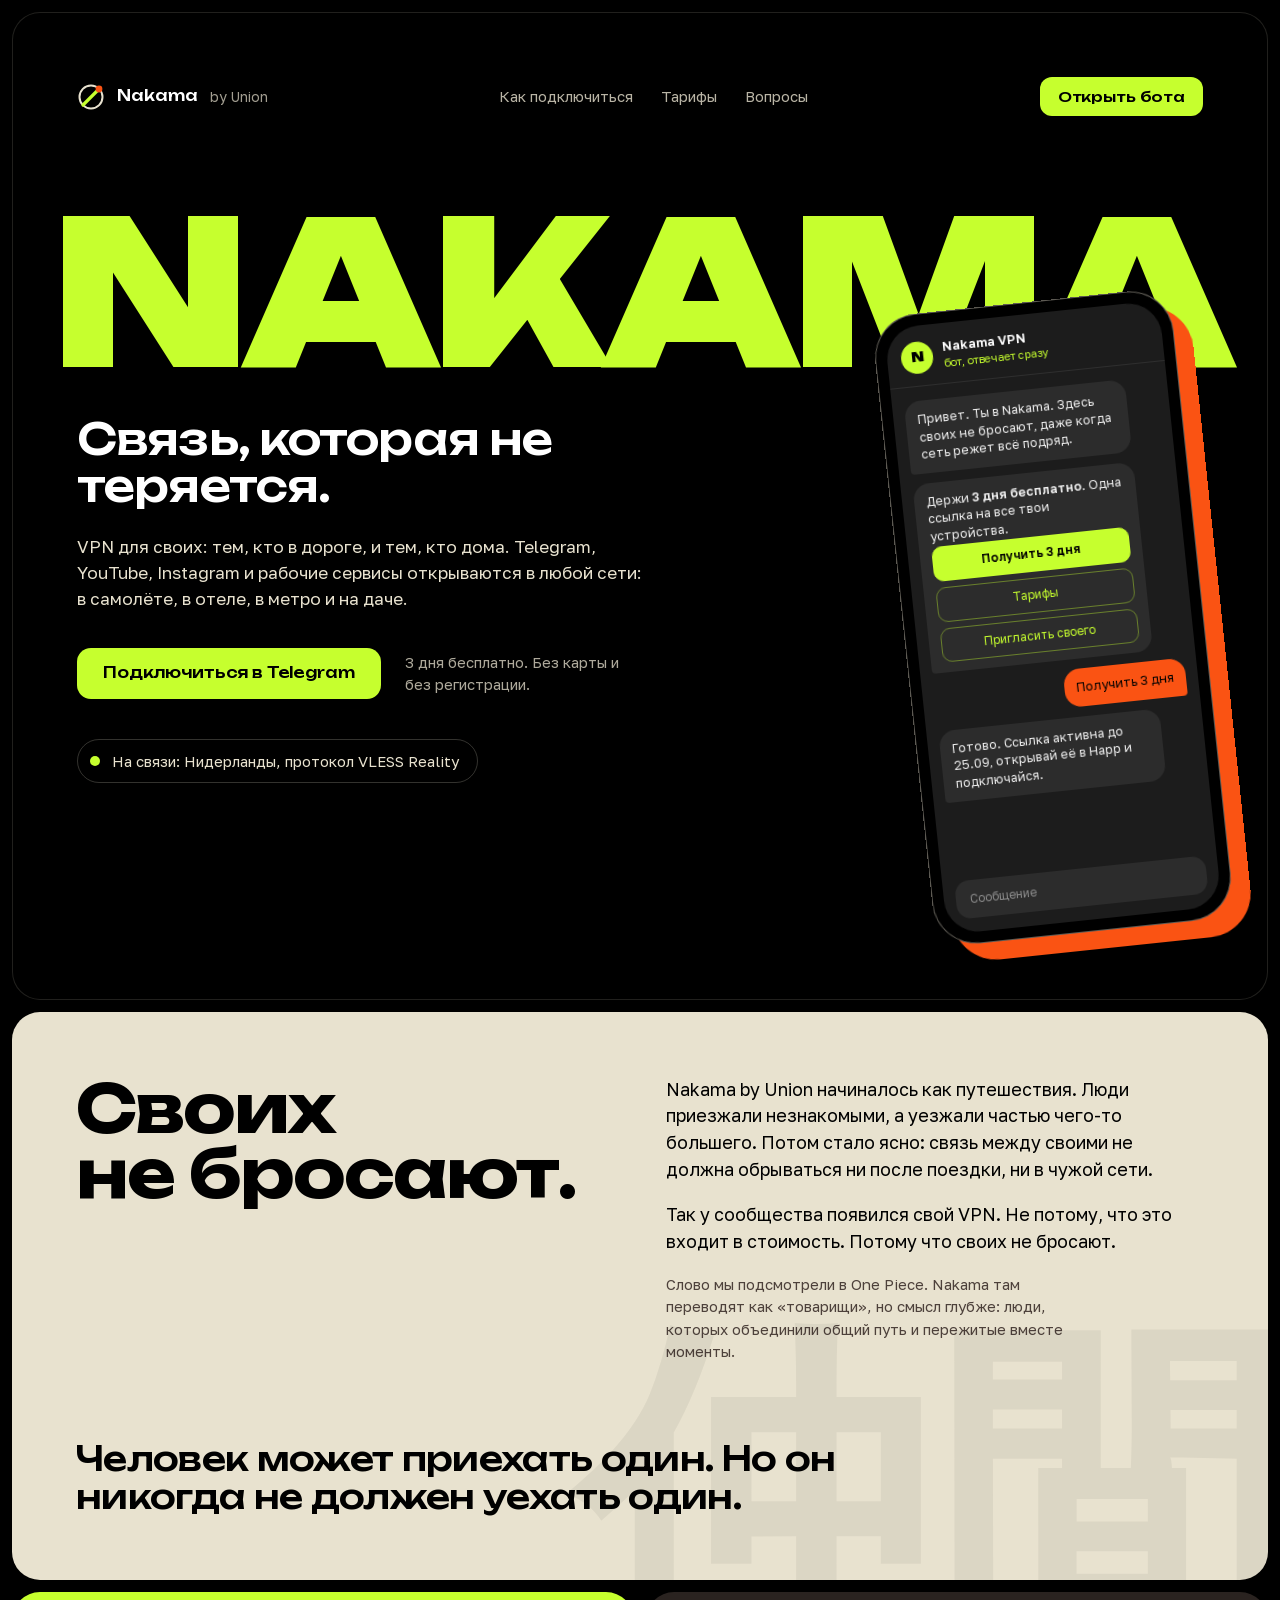
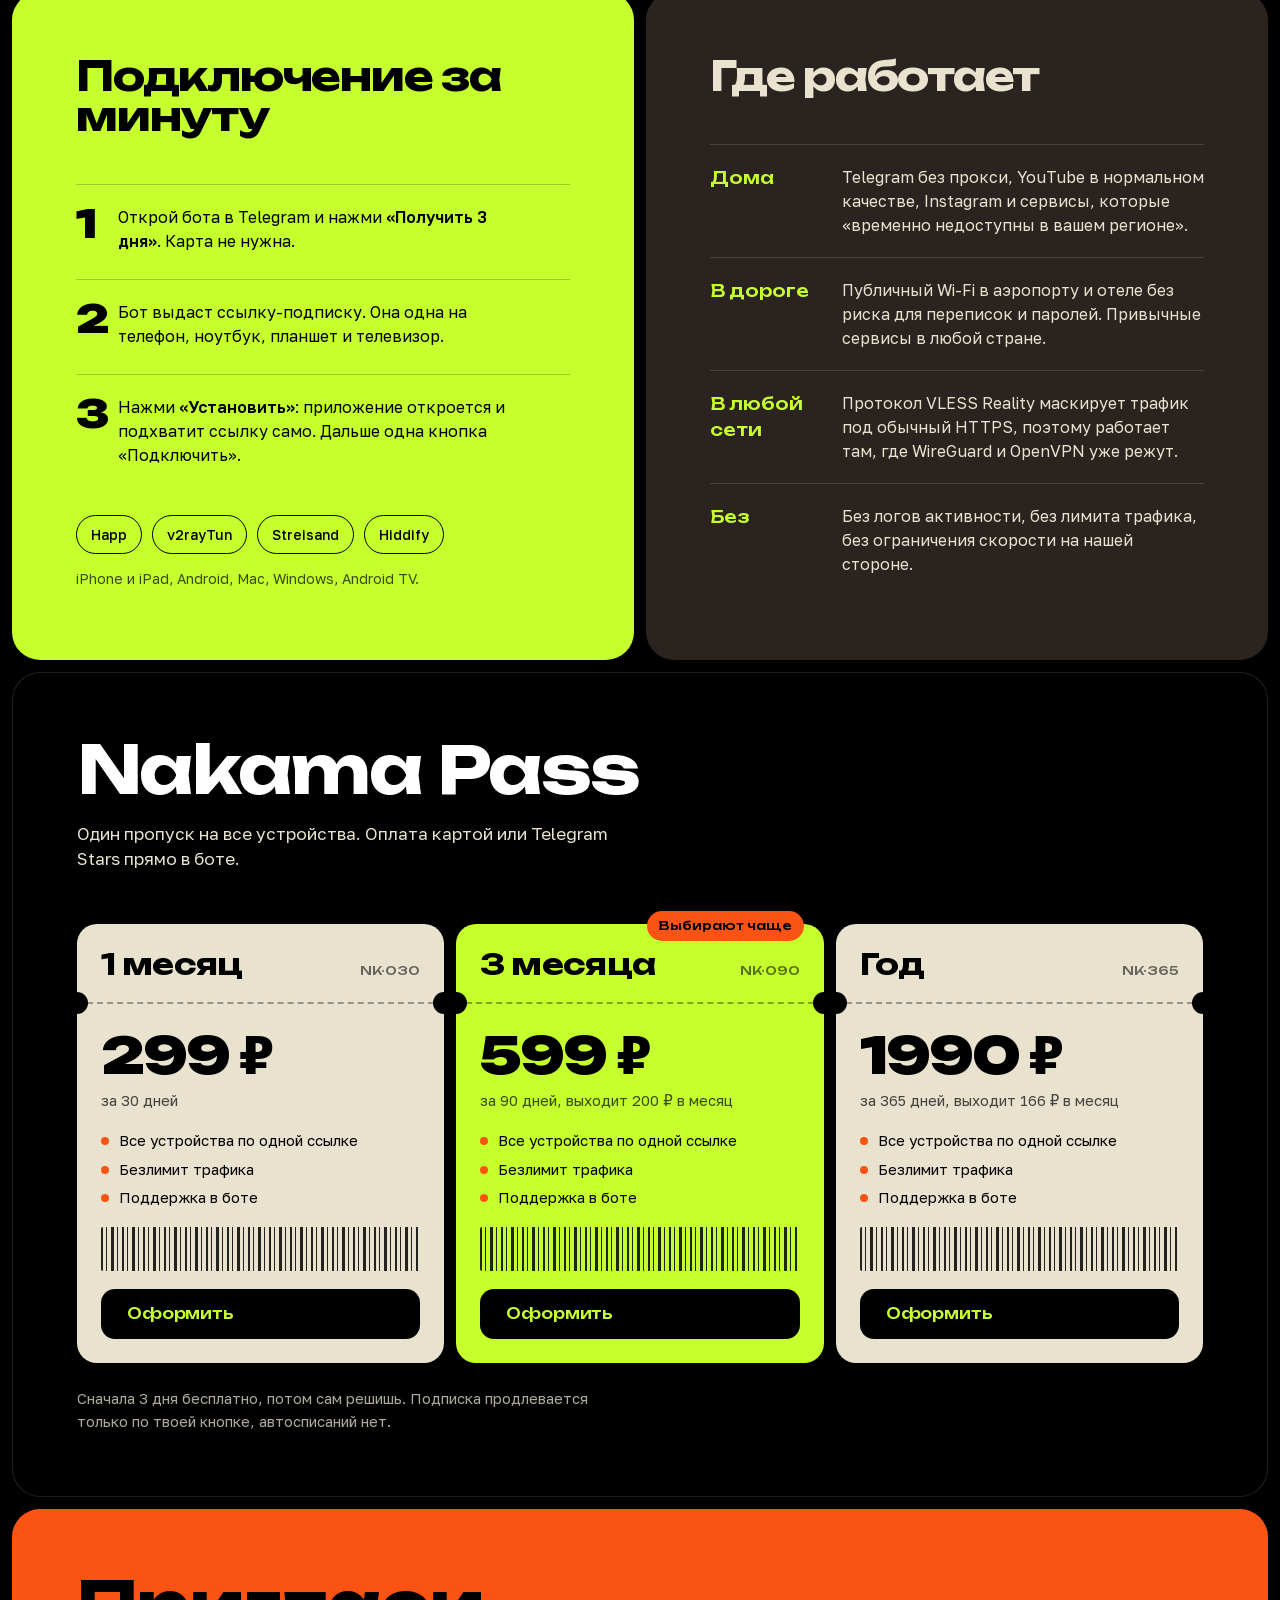
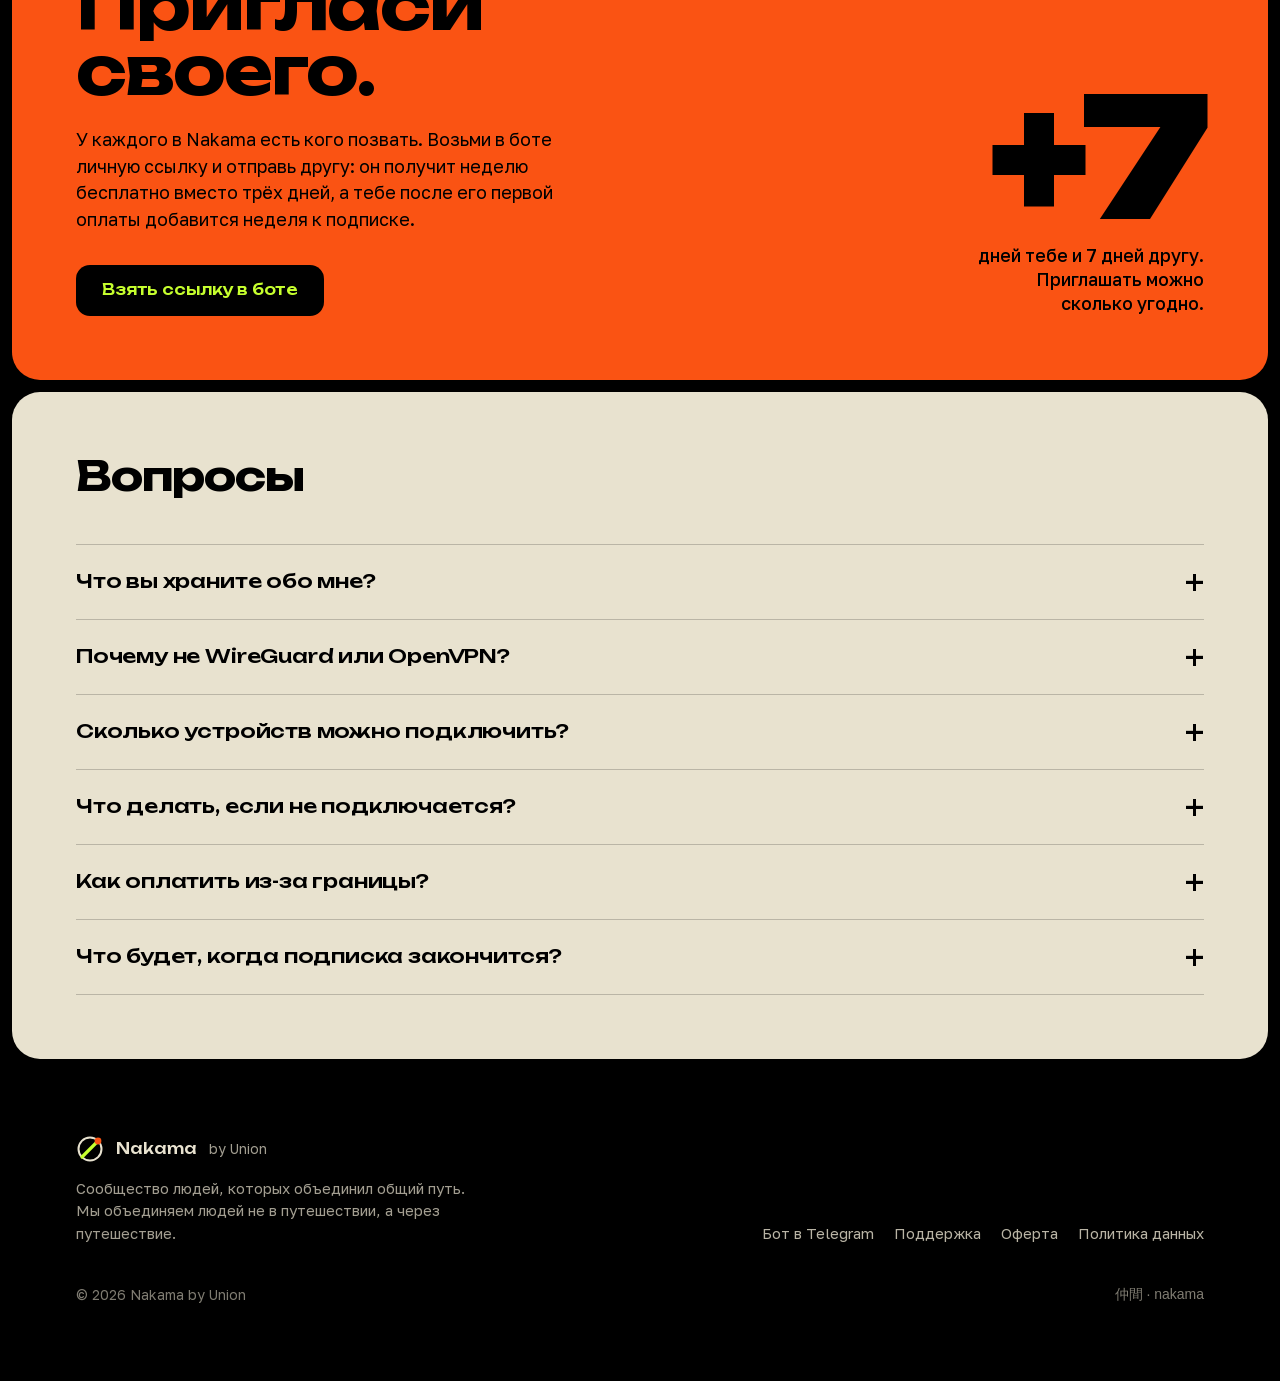
==== index.html @ f28cecd9 "Nakama VPN landing: hero, manifesto, tickets, referral, FAQ Co-Authored-By: Claude Fable 5.1 <norepl" ====
<!doctype html>
<html lang="ru">
<head>
  <meta charset="utf-8">
  <meta name="viewport" content="width=device-width, initial-scale=1">
  <title>Nakama VPN — связь, которая не теряется</title>
  <meta name="description" content="VPN от сообщества Nakama by Union. Одна ссылка на все устройства, протокол VLESS Reality, 3 дня бесплатно. Подключение в Telegram за минуту.">
  <meta name="theme-color" content="#000000">
  <meta property="og:title" content="Nakama VPN — связь, которая не теряется">
  <meta property="og:description" content="VPN для своих: в дороге и дома. 3 дня бесплатно, без карты и регистрации.">
  <meta property="og:type" content="website">
  <link rel="icon" type="image/svg+xml" href="assets/mark.svg">
  <link rel="preload" href="fonts/unbounded-latin.woff2" as="font" type="font/woff2" crossorigin>
  <link rel="preload" href="fonts/golos-text-cyrillic.woff2" as="font" type="font/woff2" crossorigin>
  <link rel="stylesheet" href="css/fonts.css">
  <link rel="stylesheet" href="css/style.css">
</head>
<body>
<a class="skip" href="#main">К содержанию</a>

<div class="page">

  <!-- Первый экран -->
  <header class="block block--black hero" id="top">
    <nav class="nav" aria-label="Основная навигация">
      <a class="brand" href="#top">
        <svg width="28" height="28" viewBox="0 0 28 28" aria-hidden="true">
          <circle cx="14" cy="14" r="11.5" fill="none" stroke="#E8E2CF" stroke-width="2"/>
          <path d="M6 22 L22 6" stroke="#C6FF2E" stroke-width="3.2" stroke-linecap="round"/>
          <circle cx="22" cy="6" r="3.4" fill="#FA5313"/>
        </svg>
        Nakama <small>by Union</small>
      </a>
      <div class="nav__links">
        <a href="#how">Как подключиться</a>
        <a href="#pass">Тарифы</a>
        <a href="#faq">Вопросы</a>
      </div>
      <a class="btn btn--lime btn--sm" href="https://t.me/Nakamavpn_bot?start=site_nav">Открыть бота</a>
    </nav>

    <h1 class="wordmark" aria-label="Nakama">
      <span style="--i:0">N</span><span style="--i:1">A</span><span style="--i:2">K</span><span style="--i:3">A</span><span style="--i:4">M</span><span style="--i:5">A</span>
    </h1>

    <div class="hero__grid">
      <div>
        <p class="hero__tagline">Связь, которая не теряется.</p>
        <p class="hero__lead lead">
          VPN для своих: тем, кто в дороге, и тем, кто дома. Telegram, YouTube, Instagram
          и рабочие сервисы открываются в любой сети: в самолёте, в отеле, в метро и на даче.
        </p>
        <div class="hero__cta">
          <a class="btn btn--lime" href="https://t.me/Nakamavpn_bot?start=site_hero">Подключиться в Telegram</a>
          <span class="hero__note">3 дня бесплатно. Без карты и без регистрации.</span>
        </div>
        <div class="status status--on" role="status">
          <span class="status__dot" aria-hidden="true"></span>
          <span class="status__text"
                data-off="Подключаем к серверу в Нидерландах"
                data-on="На связи: Нидерланды, протокол VLESS Reality">На связи: Нидерланды, протокол VLESS Reality</span>
        </div>
      </div>

      <figure class="phone" aria-hidden="true">
        <div class="screen">
          <div class="screen__bar">
            <div class="avatar">N</div>
            <div>
              <div class="screen__title">Nakama VPN</div>
              <div class="screen__sub">бот, отвечает сразу</div>
            </div>
          </div>
          <div class="chat">
            <div class="msg">Привет. Ты в Nakama. Здесь своих не бросают, даже когда сеть режет всё подряд.</div>
            <div class="msg">Держи <b>3 дня бесплатно</b>. Одна ссылка на все твои устройства.
              <div class="chips">
                <div class="chip chip--solid">Получить 3 дня</div>
                <div class="chip">Тарифы</div>
                <div class="chip">Пригласить своего</div>
              </div>
            </div>
            <div class="msg msg--user">Получить 3 дня</div>
            <div class="msg">Готово. Ссылка активна до 25.09, открывай её в Happ и подключайся.</div>
          </div>
          <div class="screen__input">Сообщение</div>
        </div>
      </figure>
    </div>
  </header>

  <main id="main" class="page" style="padding:0">

    <!-- Манифест -->
    <section class="block block--cream" id="about" aria-labelledby="about-h">
      <div class="manifest">
        <h2 class="h2" id="about-h">Своих не&nbsp;бросают.</h2>
        <div class="manifest__text">
          <p>Nakama by Union начиналось как путешествия. Люди приезжали незнакомыми, а уезжали частью чего-то большего. Потом стало ясно: связь между своими не должна обрываться ни после поездки, ни в чужой сети.</p>
          <p>Так у сообщества появился свой VPN. Не потому, что это входит в стоимость. Потому что своих не бросают.</p>
          <p class="origin">Слово мы подсмотрели в One Piece. Nakama там переводят как «товарищи», но смысл глубже: люди, которых объединили общий путь и пережитые вместе моменты.</p>
        </div>
      </div>
      <p class="pull">Человек может приехать один. Но он никогда не должен уехать один.</p>
      <div class="jp" aria-hidden="true">仲間</div>
    </section>

    <!-- Подключение и где работает -->
    <div class="row">
      <section class="block block--lime" id="how" aria-labelledby="how-h">
        <h2 class="h2 h2--sm" id="how-h">Подключение за минуту</h2>
        <ol class="steps">
          <li class="step">
            <span class="step__n">1</span>
            <p class="step__t">Открой бота в Telegram и нажми <b>«Получить 3 дня»</b>. Карта не нужна.</p>
          </li>
          <li class="step">
            <span class="step__n">2</span>
            <p class="step__t">Бот выдаст ссылку-подписку. Она одна на телефон, ноутбук, планшет и телевизор.</p>
          </li>
          <li class="step">
            <span class="step__n">3</span>
            <p class="step__t">Нажми <b>«Установить»</b>: приложение откроется и подхватит ссылку само. Дальше одна кнопка «Подключить».</p>
          </li>
        </ol>
        <div class="apps" aria-label="Поддерживаемые приложения">
          <span class="app">Happ</span>
          <span class="app">v2rayTun</span>
          <span class="app">Streisand</span>
          <span class="app">Hiddify</span>
        </div>
        <p class="apps__note">iPhone и iPad, Android, Mac, Windows, Android TV.</p>
      </section>

      <section class="block block--umber" id="where" aria-labelledby="where-h">
        <h2 class="h2 h2--sm h2--cream" id="where-h">Где работает</h2>
        <div class="where">
          <div class="where__item">
            <div class="where__k">Дома</div>
            <p class="where__v">Telegram без прокси, YouTube в нормальном качестве, Instagram и сервисы, которые «временно недоступны в вашем регионе».</p>
          </div>
          <div class="where__item">
            <div class="where__k">В дороге</div>
            <p class="where__v">Публичный Wi-Fi в аэропорту и отеле без риска для переписок и паролей. Привычные сервисы в любой стране.</p>
          </div>
          <div class="where__item">
            <div class="where__k">В любой сети</div>
            <p class="where__v">Протокол VLESS Reality маскирует трафик под обычный HTTPS, поэтому работает там, где WireGuard и OpenVPN уже режут.</p>
          </div>
          <div class="where__item">
            <div class="where__k">Без</div>
            <p class="where__v">Без логов активности, без лимита трафика, без ограничения скорости на нашей стороне.</p>
          </div>
        </div>
      </section>
    </div>

    <!-- Тарифы -->
    <section class="block block--black" id="pass" aria-labelledby="pass-h">
      <h2 class="h2" id="pass-h">Nakama Pass</h2>
      <p class="lead" style="margin-top:18px;color:var(--cream)">Один пропуск на все устройства. Оплата картой или Telegram Stars прямо в боте.</p>

      <div class="tickets">
        <article class="ticket">
          <div class="ticket__stub">
            <div class="ticket__dur">1 месяц</div>
            <div class="ticket__code">NK·030</div>
          </div>
          <div class="ticket__body">
            <div>
              <div class="ticket__price">299 ₽</div>
              <div class="ticket__per">за 30 дней</div>
            </div>
            <ul class="ticket__feat">
              <li>Все устройства по одной ссылке</li>
              <li>Безлимит трафика</li>
              <li>Поддержка в боте</li>
            </ul>
            <div class="barcode" aria-hidden="true"></div>
            <a class="btn btn--black" href="https://t.me/Nakamavpn_bot?start=plan_30">Оформить</a>
          </div>
        </article>

        <article class="ticket ticket--hot">
          <div class="ticket__tag">Выбирают чаще</div>
          <div class="ticket__stub">
            <div class="ticket__dur">3 месяца</div>
            <div class="ticket__code">NK·090</div>
          </div>
          <div class="ticket__body">
            <div>
              <div class="ticket__price">599 ₽</div>
              <div class="ticket__per">за 90 дней, выходит 200 ₽ в месяц</div>
            </div>
            <ul class="ticket__feat">
              <li>Все устройства по одной ссылке</li>
              <li>Безлимит трафика</li>
              <li>Поддержка в боте</li>
            </ul>
            <div class="barcode" aria-hidden="true"></div>
            <a class="btn btn--black" href="https://t.me/Nakamavpn_bot?start=plan_90">Оформить</a>
          </div>
        </article>

        <article class="ticket">
          <div class="ticket__stub">
            <div class="ticket__dur">Год</div>
            <div class="ticket__code">NK·365</div>
          </div>
          <div class="ticket__body">
            <div>
              <div class="ticket__price">1990 ₽</div>
              <div class="ticket__per">за 365 дней, выходит 166 ₽ в месяц</div>
            </div>
            <ul class="ticket__feat">
              <li>Все устройства по одной ссылке</li>
              <li>Безлимит трафика</li>
              <li>Поддержка в боте</li>
            </ul>
            <div class="barcode" aria-hidden="true"></div>
            <a class="btn btn--black" href="https://t.me/Nakamavpn_bot?start=plan_365">Оформить</a>
          </div>
        </article>
      </div>
      <p class="tickets__note">Сначала 3 дня бесплатно, потом сам решишь. Подписка продлевается только по твоей кнопке, автосписаний нет.</p>
    </section>

    <!-- Пригласи своего -->
    <section class="block block--orange" id="invite" aria-labelledby="invite-h">
      <div class="ref">
        <div>
          <h2 class="h2" id="invite-h">Пригласи своего.</h2>
          <p class="ref__text">У каждого в Nakama есть кого позвать. Возьми в боте личную ссылку и отправь другу: он получит неделю бесплатно вместо трёх дней, а тебе после его первой оплаты добавится неделя к подписке.</p>
          <a class="btn btn--black" href="https://t.me/Nakamavpn_bot?start=site_invite">Взять ссылку в боте</a>
        </div>
        <div class="ref__big">+7
          <small>дней тебе и 7 дней другу. Приглашать можно сколько угодно.</small>
        </div>
      </div>
    </section>

    <!-- Вопросы -->
    <section class="block block--cream" id="faq" aria-labelledby="faq-h">
      <h2 class="h2 h2--sm" id="faq-h">Вопросы</h2>
      <div class="faq">
        <details>
          <summary>Что вы храните обо мне?</summary>
          <p>Telegram ID, срок подписки и историю оплат. Историю сайтов, DNS-запросы и содержимое трафика мы не храним и технически не смотрим.</p>
        </details>
        <details>
          <summary>Почему не WireGuard или OpenVPN?</summary>
          <p>В России их узнают и режут на уровне операторов. VLESS Reality выглядит как обычное HTTPS-соединение с популярным сайтом, поэтому живёт дольше и не роняет скорость.</p>
        </details>
        <details>
          <summary>Сколько устройств можно подключить?</summary>
          <p>Ссылка одна на всё: телефон, ноутбук, планшет, телевизор. Добавляешь её в приложение на каждом устройстве и пользуешься параллельно.</p>
        </details>
        <details>
          <summary>Что делать, если не подключается?</summary>
          <p>Нажми «Поддержка» в боте и опиши, что видишь. Отвечает команда Nakama, а не робот. Обычно помогает переключить сервер в приложении или обновить подписку.</p>
        </details>
        <details>
          <summary>Как оплатить из-за границы?</summary>
          <p>Telegram Stars работают с любой картой мира прямо внутри Telegram. Российской картой удобнее платить рублями по ссылке из бота.</p>
        </details>
        <details>
          <summary>Что будет, когда подписка закончится?</summary>
          <p>Бот напомнит за три дня и за день. После окончания доступ ставится на паузу, ссылка остаётся твоей: продлил и всё снова работает без переустановки.</p>
        </details>
      </div>
    </section>

  </main>

  <footer class="foot">
    <div>
      <a class="brand" href="#top">
        <svg width="28" height="28" viewBox="0 0 28 28" aria-hidden="true">
          <circle cx="14" cy="14" r="11.5" fill="none" stroke="#E8E2CF" stroke-width="2"/>
          <path d="M6 22 L22 6" stroke="#C6FF2E" stroke-width="3.2" stroke-linecap="round"/>
          <circle cx="22" cy="6" r="3.4" fill="#FA5313"/>
        </svg>
        Nakama <small>by Union</small>
      </a>
      <p class="foot__line">Сообщество людей, которых объединил общий путь. Мы объединяем людей не в путешествии, а через путешествие.</p>
    </div>
    <nav class="foot__links" aria-label="Ссылки">
      <a href="https://t.me/Nakamavpn_bot">Бот в Telegram</a>
      <a href="https://t.me/Nakamavpn_bot?start=support">Поддержка</a>
      <a href="#">Оферта</a>
      <a href="#">Политика данных</a>
    </nav>
    <div class="foot__meta">
      <span>© <span data-year>2026</span> Nakama by Union</span>
      <span class="foot__jp">仲間 · nakama</span>
    </div>
  </footer>

</div>

<script src="js/main.js"></script>
</body>
</html>
---- css/fonts.css ----
@font-face{font-family:'Golos Text';font-style:normal;font-weight:400 600;font-display:swap;src:url(../fonts/golos-text-cyrillic.woff2) format('woff2');unicode-range:U+0301, U+0400-045F, U+0490-0491, U+04B0-04B1, U+2116;}
@font-face{font-family:'Golos Text';font-style:normal;font-weight:400 600;font-display:swap;src:url(../fonts/golos-text-latin.woff2) format('woff2');unicode-range:U+0000-00FF, U+0131, U+0152-0153, U+02BB-02BC, U+02C6, U+02DA, U+02DC, U+0304, U+0308, U+0329, U+2000-206F, U+20AC, U+2122, U+2191, U+2193, U+2212, U+2215, U+FEFF, U+FFFD;}
@font-face{font-family:'Unbounded';font-style:normal;font-weight:400 900;font-display:swap;src:url(../fonts/unbounded-cyrillic.woff2) format('woff2');unicode-range:U+0301, U+0400-045F, U+0490-0491, U+04B0-04B1, U+2116;}
@font-face{font-family:'Unbounded';font-style:normal;font-weight:400 900;font-display:swap;src:url(../fonts/unbounded-latin.woff2) format('woff2');unicode-range:U+0000-00FF, U+0131, U+0152-0153, U+02BB-02BC, U+02C6, U+02DA, U+02DC, U+0304, U+0308, U+0329, U+2000-206F, U+20AC, U+2122, U+2191, U+2193, U+2212, U+2215, U+FEFF, U+FFFD;}
---- css/style.css ----
/* Nakama by Union — VPN landing
   Палитра из брендбука: чёрный, лайм, оранжевый, крем, умбра, белый. */

:root {
  --black: #000;
  --lime: #c6ff2e;
  --orange: #fa5313;
  --cream: #e8e2cf;
  --umber: #4d413b;
  --umber-deep: #2a2320;
  --white: #fff;

  --gutter: 12px;
  --radius: 28px;
  --pad: clamp(24px, 5vw, 72px);

  --display: 'Unbounded', system-ui, sans-serif;
  --text: 'Golos Text', system-ui, sans-serif;
  --jp: 'Hiragino Sans', 'Hiragino Kaku Gothic ProN', 'Yu Gothic', 'Noto Sans JP', sans-serif;
}

* { box-sizing: border-box; }

html { scroll-behavior: smooth; }
@media (prefers-reduced-motion: reduce) { html { scroll-behavior: auto; } }

body {
  margin: 0;
  background: var(--black);
  color: var(--white);
  font-family: var(--text);
  font-size: 18px;
  line-height: 1.5;
  -webkit-font-smoothing: antialiased;
  text-rendering: optimizeLegibility;
}

a { color: inherit; }
img, svg { display: block; }
h1, h2, h3, p, ul, ol, figure { margin: 0; }
ul, ol { padding: 0; list-style: none; }

:focus-visible { outline: 3px solid var(--orange); outline-offset: 3px; border-radius: 4px; }
.block--orange :focus-visible { outline-color: var(--black); }

.skip {
  position: absolute; left: 12px; top: -60px;
  background: var(--lime); color: var(--black);
  padding: 10px 14px; border-radius: 10px; z-index: 10; text-decoration: none;
}
.skip:focus { top: 12px; }

/* ---------- Блоки страницы ---------- */

.page {
  padding: var(--gutter);
  display: grid;
  gap: var(--gutter);
}

.block {
  position: relative;
  overflow: hidden;
  border-radius: var(--radius);
  padding: var(--pad);
}
.block--black  { background: var(--black); color: var(--white); border: 1px solid rgba(232, 226, 207, .14); }
.block--cream  { background: var(--cream); color: var(--black); }
.block--lime   { background: var(--lime); color: var(--black); }
.block--orange { background: var(--orange); color: var(--black); }
.block--umber  { background: var(--umber-deep); color: var(--cream); }

.row {
  display: grid;
  grid-template-columns: 1fr 1fr;
  gap: var(--gutter);
}

/* ---------- Типографика ---------- */

.h2 {
  font-family: var(--display);
  font-weight: 700;
  font-size: clamp(32px, 5.2vw, 84px);
  line-height: .98;
  letter-spacing: -.03em;
}
.h2--sm { font-size: clamp(26px, 3.2vw, 48px); }
.h2--cream { color: var(--cream); }

.lead {
  font-size: clamp(17px, 1.35vw, 21px);
  max-width: 52ch;
}

/* ---------- Кнопки ---------- */

.btn {
  display: inline-flex;
  align-items: center;
  gap: 10px;
  font-family: var(--display);
  font-weight: 500;
  font-size: 15px;
  letter-spacing: -.01em;
  line-height: 1.1;
  text-decoration: none;
  padding: 17px 26px;
  border-radius: 14px;
  border: 0;
  cursor: pointer;
  transition: transform .15s ease, background-color .15s ease, color .15s ease;
}
.btn--lime  { background: var(--lime); color: var(--black); }
.btn--black { background: var(--black); color: var(--lime); }
.btn--cream { background: var(--cream); color: var(--black); }
.btn--sm    { padding: 12px 18px; font-size: 14px; border-radius: 12px; }
.btn:hover  { transform: translateY(-2px); }
.btn--lime:hover  { background: var(--white); }
.btn--cream:hover { background: var(--white); }

/* ---------- Шапка ---------- */

.nav {
  display: flex;
  align-items: center;
  justify-content: space-between;
  gap: 16px;
  margin-bottom: clamp(40px, 7vw, 96px);
}
.brand {
  display: flex;
  align-items: center;
  gap: 12px;
  font-family: var(--display);
  font-weight: 500;
  font-size: 15px;
  text-decoration: none;
  white-space: nowrap;
}
.brand small {
  font-family: var(--text);
  font-weight: 400;
  font-size: 14px;
  color: var(--cream);
  opacity: .7;
}
.nav__links { display: flex; gap: 28px; font-size: 15px; }
.nav__links a { text-decoration: none; color: var(--cream); opacity: .8; transition: color .15s, opacity .15s; }
.nav__links a:hover { opacity: 1; color: var(--lime); }

/* ---------- Первый экран ---------- */

.wordmark {
  display: flex;
  font-family: var(--display);
  font-weight: 900;
  font-size: clamp(56px, 17vw, 330px);
  line-height: .86;
  letter-spacing: -.045em;
  color: var(--lime);
  white-space: nowrap;
  --bleed: clamp(6px, 2vw, 36px);
  margin: 0 calc(-1 * var(--bleed));
  user-select: none;
}
.wordmark span { display: inline-block; }

.hero__grid {
  display: grid;
  grid-template-columns: minmax(0, 1.2fr) minmax(280px, .8fr);
  gap: clamp(24px, 4vw, 64px);
  align-items: start;
  margin-top: clamp(24px, 3vw, 48px);
}
.hero__tagline {
  font-family: var(--display);
  font-weight: 500;
  font-size: clamp(26px, 3.4vw, 52px);
  line-height: 1.08;
  letter-spacing: -.02em;
  max-width: 14ch;
}
.hero__lead { margin-top: 24px; color: var(--cream); }
.hero__cta {
  margin-top: 36px;
  display: flex;
  flex-wrap: wrap;
  align-items: center;
  gap: 16px 24px;
}
.hero__note { font-size: 15px; color: var(--cream); opacity: .75; max-width: 26ch; }

.status {
  margin-top: 40px;
  display: inline-flex;
  align-items: center;
  gap: 12px;
  font-size: 15px;
  color: var(--cream);
  border: 1px solid rgba(232, 226, 207, .22);
  border-radius: 999px;
  padding: 10px 18px 10px 12px;
}
.status__dot {
  width: 10px; height: 10px; border-radius: 50%;
  background: var(--orange);
  transition: background-color .5s ease;
}
.status--on .status__dot { background: var(--lime); }

/* Телефон с чатом бота */

.phone {
  --overlap: clamp(60px, 9vw, 150px);
  position: relative;
  justify-self: end;
  width: min(300px, 100%);
  aspect-ratio: 9 / 19;
  margin-top: calc(-1 * var(--overlap));
  padding: 11px;
  border-radius: 44px;
  background: var(--black);
  border: 1.5px solid rgba(232, 226, 207, .4);
  transform: rotate(-6deg);
  box-shadow: 18px 18px 0 var(--orange);
}
.screen {
  height: 100%;
  border-radius: 34px;
  background: #1c1c1c;
  overflow: hidden;
  display: flex;
  flex-direction: column;
}
.screen__bar {
  display: flex;
  align-items: center;
  gap: 10px;
  padding: 16px 14px 12px;
  border-bottom: 1px solid rgba(255, 255, 255, .08);
}
.avatar {
  width: 32px; height: 32px; border-radius: 50%;
  background: var(--lime); color: var(--black);
  display: grid; place-items: center;
  font-family: var(--display); font-weight: 900; font-size: 13px;
}
.screen__title { font-size: 13px; font-weight: 600; line-height: 1.2; }
.screen__sub { font-size: 11px; color: var(--lime); }
.chat {
  flex: 1;
  padding: 14px 12px;
  display: flex;
  flex-direction: column;
  gap: 10px;
  font-size: 12.5px;
  line-height: 1.4;
}
.msg {
  max-width: 88%;
  padding: 10px 12px;
  border-radius: 16px 16px 16px 4px;
  background: #2c2c2c;
  color: #f2f2f2;
}
.msg--user {
  align-self: flex-end;
  background: var(--orange);
  color: var(--black);
  border-radius: 16px 16px 4px 16px;
}
.msg b { font-weight: 600; }
.chips { display: grid; gap: 6px; margin-top: 2px; }
.chip {
  border: 1px solid rgba(198, 255, 46, .4);
  color: var(--lime);
  border-radius: 10px;
  padding: 8px 10px;
  font-size: 12px;
  text-align: center;
}
.chip--solid { background: var(--lime); color: var(--black); font-weight: 600; border-color: var(--lime); }
.screen__input {
  margin: 0 12px 14px;
  padding: 10px 14px;
  border-radius: 14px;
  background: #2c2c2c;
  color: rgba(255, 255, 255, .45);
  font-size: 12px;
}

/* ---------- Манифест ---------- */

.manifest {
  display: grid;
  grid-template-columns: 1fr 1fr;
  gap: clamp(24px, 4vw, 64px);
}
.manifest__text {
  display: grid;
  gap: 18px;
  align-content: start;
  font-size: clamp(17px, 1.4vw, 21px);
  max-width: 56ch;
}
.origin { font-size: 15px; color: var(--umber); max-width: 46ch; }
.pull {
  margin-top: clamp(40px, 6vw, 88px);
  font-family: var(--display);
  font-weight: 500;
  font-size: clamp(22px, 2.6vw, 40px);
  line-height: 1.15;
  letter-spacing: -.02em;
  max-width: 26ch;
}
.jp {
  position: absolute;
  right: -.06em;
  bottom: -.28em;
  font-family: var(--jp);
  font-weight: 700;
  font-size: clamp(160px, 28vw, 420px);
  line-height: 1;
  color: rgba(0, 0, 0, .055);
  pointer-events: none;
  user-select: none;
}

/* ---------- Как подключиться ---------- */

.steps {
  margin-top: clamp(28px, 4vw, 48px);
  display: grid;
  gap: 4px;
}
.step {
  display: grid;
  grid-template-columns: 2.2ch 1fr;
  gap: 18px;
  align-items: start;
  padding: 20px 0 22px;
  border-top: 1px solid rgba(0, 0, 0, .2);
}
.step__n {
  font-family: var(--display);
  font-weight: 900;
  font-size: clamp(28px, 3vw, 44px);
  line-height: 1;
  letter-spacing: -.03em;
}
.step__t { font-size: clamp(16px, 1.25vw, 19px); max-width: 40ch; }
.step__t b { font-weight: 600; }
.apps { margin-top: 26px; display: flex; flex-wrap: wrap; gap: 10px; }
.app {
  border: 1.5px solid var(--black);
  border-radius: 999px;
  padding: 8px 14px;
  font-size: 14px;
  font-weight: 500;
}
.apps__note { margin-top: 14px; font-size: 14px; opacity: .7; }

/* ---------- Где работает ---------- */

.where { margin-top: clamp(28px, 4vw, 48px); display: grid; }
.where__item {
  display: grid;
  grid-template-columns: minmax(110px, .32fr) 1fr;
  gap: 16px;
  padding: 20px 0;
  border-top: 1px solid rgba(232, 226, 207, .16);
}
.where__k { font-family: var(--display); font-weight: 500; font-size: 17px; color: var(--lime); }
.where__v { color: var(--cream); font-size: 16px; max-width: 44ch; }

/* ---------- Тарифы-билеты ---------- */

.tickets {
  margin-top: clamp(28px, 4vw, 56px);
  display: grid;
  grid-template-columns: repeat(3, 1fr);
  gap: var(--gutter);
}
.ticket {
  position: relative;
  background: var(--cream);
  color: var(--black);
  border-radius: 20px;
  display: grid;
  grid-template-rows: auto 1fr;
}
.ticket--hot { background: var(--lime); }
.ticket__tag {
  position: absolute;
  top: -13px;
  right: 20px;
  background: var(--orange);
  color: var(--black);
  font-family: var(--display);
  font-size: 12px;
  font-weight: 500;
  padding: 6px 12px;
  border-radius: 999px;
}
.ticket__stub {
  position: relative;
  padding: 26px 24px 22px;
  border-bottom: 2px dashed rgba(0, 0, 0, .35);
  display: flex;
  justify-content: space-between;
  align-items: baseline;
  gap: 12px;
}
.ticket__stub::before,
.ticket__stub::after {
  content: "";
  position: absolute;
  bottom: -12px;
  width: 22px; height: 22px;
  border-radius: 50%;
  background: var(--black);
}
.ticket__stub::before { left: -11px; }
.ticket__stub::after  { right: -11px; }
.ticket__dur {
  font-family: var(--display);
  font-weight: 700;
  font-size: clamp(24px, 2.3vw, 34px);
  letter-spacing: -.02em;
  line-height: 1;
}
.ticket__code { font-family: var(--display); font-size: 12px; font-weight: 500; opacity: .55; }
.ticket__body {
  padding: 26px 24px 24px;
  display: grid;
  gap: 18px;
  align-content: start;
}
.ticket__price {
  font-family: var(--display);
  font-weight: 900;
  font-size: clamp(40px, 4vw, 62px);
  line-height: 1;
  letter-spacing: -.04em;
}
.ticket__per { font-size: 15px; opacity: .7; margin-top: 8px; }
.ticket__feat { display: grid; gap: 6px; font-size: 15px; }
.ticket__feat li { padding-left: 18px; position: relative; }
.ticket__feat li::before {
  content: "";
  position: absolute; left: 0; top: .55em;
  width: 8px; height: 8px; border-radius: 50%;
  background: var(--orange);
}
.barcode {
  height: 44px;
  border-radius: 2px;
  opacity: .85;
  background: repeating-linear-gradient(90deg,
    var(--black) 0 2px, transparent 2px 5px,
    var(--black) 5px 6px, transparent 6px 10px,
    var(--black) 10px 13px, transparent 13px 16px,
    var(--black) 16px 17px, transparent 17px 21px);
}
.tickets__note { margin-top: 24px; font-size: 15px; color: var(--cream); opacity: .75; max-width: 60ch; }

/* ---------- Пригласи своего ---------- */

.ref {
  display: grid;
  grid-template-columns: 1.1fr .9fr;
  gap: clamp(24px, 4vw, 64px);
  align-items: end;
}
.ref__text { font-size: clamp(17px, 1.4vw, 21px); max-width: 48ch; margin-top: 22px; }
.ref__big {
  font-family: var(--display);
  font-weight: 900;
  font-size: clamp(88px, 13vw, 220px);
  line-height: .85;
  letter-spacing: -.05em;
  text-align: right;
}
.ref__big small {
  display: block;
  font-family: var(--text);
  font-weight: 500;
  font-size: clamp(16px, 1.4vw, 22px);
  letter-spacing: 0;
  line-height: 1.35;
  margin-top: 16px;
  max-width: 22ch;
  margin-left: auto;
}
.ref .btn { margin-top: 32px; }

/* ---------- Вопросы ---------- */

.faq { margin-top: clamp(28px, 4vw, 48px); border-top: 1px solid rgba(0, 0, 0, .2); }
.faq details { border-bottom: 1px solid rgba(0, 0, 0, .2); }
.faq summary {
  list-style: none;
  cursor: pointer;
  display: flex;
  justify-content: space-between;
  align-items: center;
  gap: 20px;
  padding: 22px 0;
  font-family: var(--display);
  font-weight: 500;
  font-size: clamp(17px, 1.5vw, 22px);
  letter-spacing: -.01em;
}
.faq summary::-webkit-details-marker { display: none; }
.faq summary::after {
  content: "+";
  flex: none;
  font-weight: 400;
  font-size: 30px;
  line-height: 1;
  transition: transform .2s ease;
}
.faq details[open] summary::after { transform: rotate(45deg); }
.faq p { padding: 0 0 24px; max-width: 62ch; font-size: 17px; opacity: .88; }

/* ---------- Подвал ---------- */

.foot {
  display: grid;
  grid-template-columns: 1fr auto;
  gap: 24px 48px;
  align-items: end;
  padding: var(--pad);
  color: var(--cream);
}
.foot__line { margin-top: 14px; font-size: 15px; opacity: .7; max-width: 44ch; }
.foot__links { display: flex; flex-wrap: wrap; gap: 20px; font-size: 15px; }
.foot__links a { text-decoration: none; opacity: .8; }
.foot__links a:hover { opacity: 1; color: var(--lime); }
.foot__meta { grid-column: 1 / -1; display: flex; justify-content: space-between; gap: 16px; font-size: 14px; opacity: .55; margin-top: 16px; }
.foot__jp { font-family: var(--jp); }

/* ---------- Движение (только один оркестрированный момент на первом экране) ---------- */

.motion .wordmark span {
  opacity: 0;
  transform: translateY(.35em);
  animation: rise .9s cubic-bezier(.2, .7, .2, 1) forwards;
  animation-delay: calc(var(--i) * 70ms);
}
.motion .phone {
  opacity: 0;
  transform: translateY(60px) rotate(-2deg);
  animation: phone 1s cubic-bezier(.2, .7, .2, 1) .35s forwards;
}
@keyframes rise  { to { opacity: 1; transform: none; } }
@keyframes phone { to { opacity: 1; transform: rotate(-6deg); } }

/* ---------- Адаптив ---------- */

@media (max-width: 1100px) {
  .hero__grid { grid-template-columns: minmax(0, 1fr) minmax(240px, .7fr); }
}

@media (max-width: 900px) {
  .row, .manifest, .ref, .hero__grid { grid-template-columns: 1fr; }
  .tickets { grid-template-columns: 1fr; }
  .phone {
    --overlap: 0px;
    justify-self: center;
    margin-top: 28px;
    width: min(270px, 82%);
    transform: rotate(-4deg);
  }
  @keyframes phone { to { opacity: 1; transform: rotate(-4deg); } }
  .ref__big { text-align: left; }
  .ref__big small { margin-left: 0; }
  .foot { grid-template-columns: 1fr; align-items: start; }
}

@media (max-width: 760px) {
  .nav__links { display: none; }
  .brand small { display: none; }
}

@media (max-width: 600px) {
  :root { --gutter: 8px; --radius: 22px; }
  body { font-size: 17px; }
  .hero__tagline { max-width: none; }
  .step { grid-template-columns: 2ch 1fr; gap: 14px; }
  .where__item { grid-template-columns: 1fr; gap: 6px; }
  .phone { box-shadow: 12px 12px 0 var(--orange); }
}
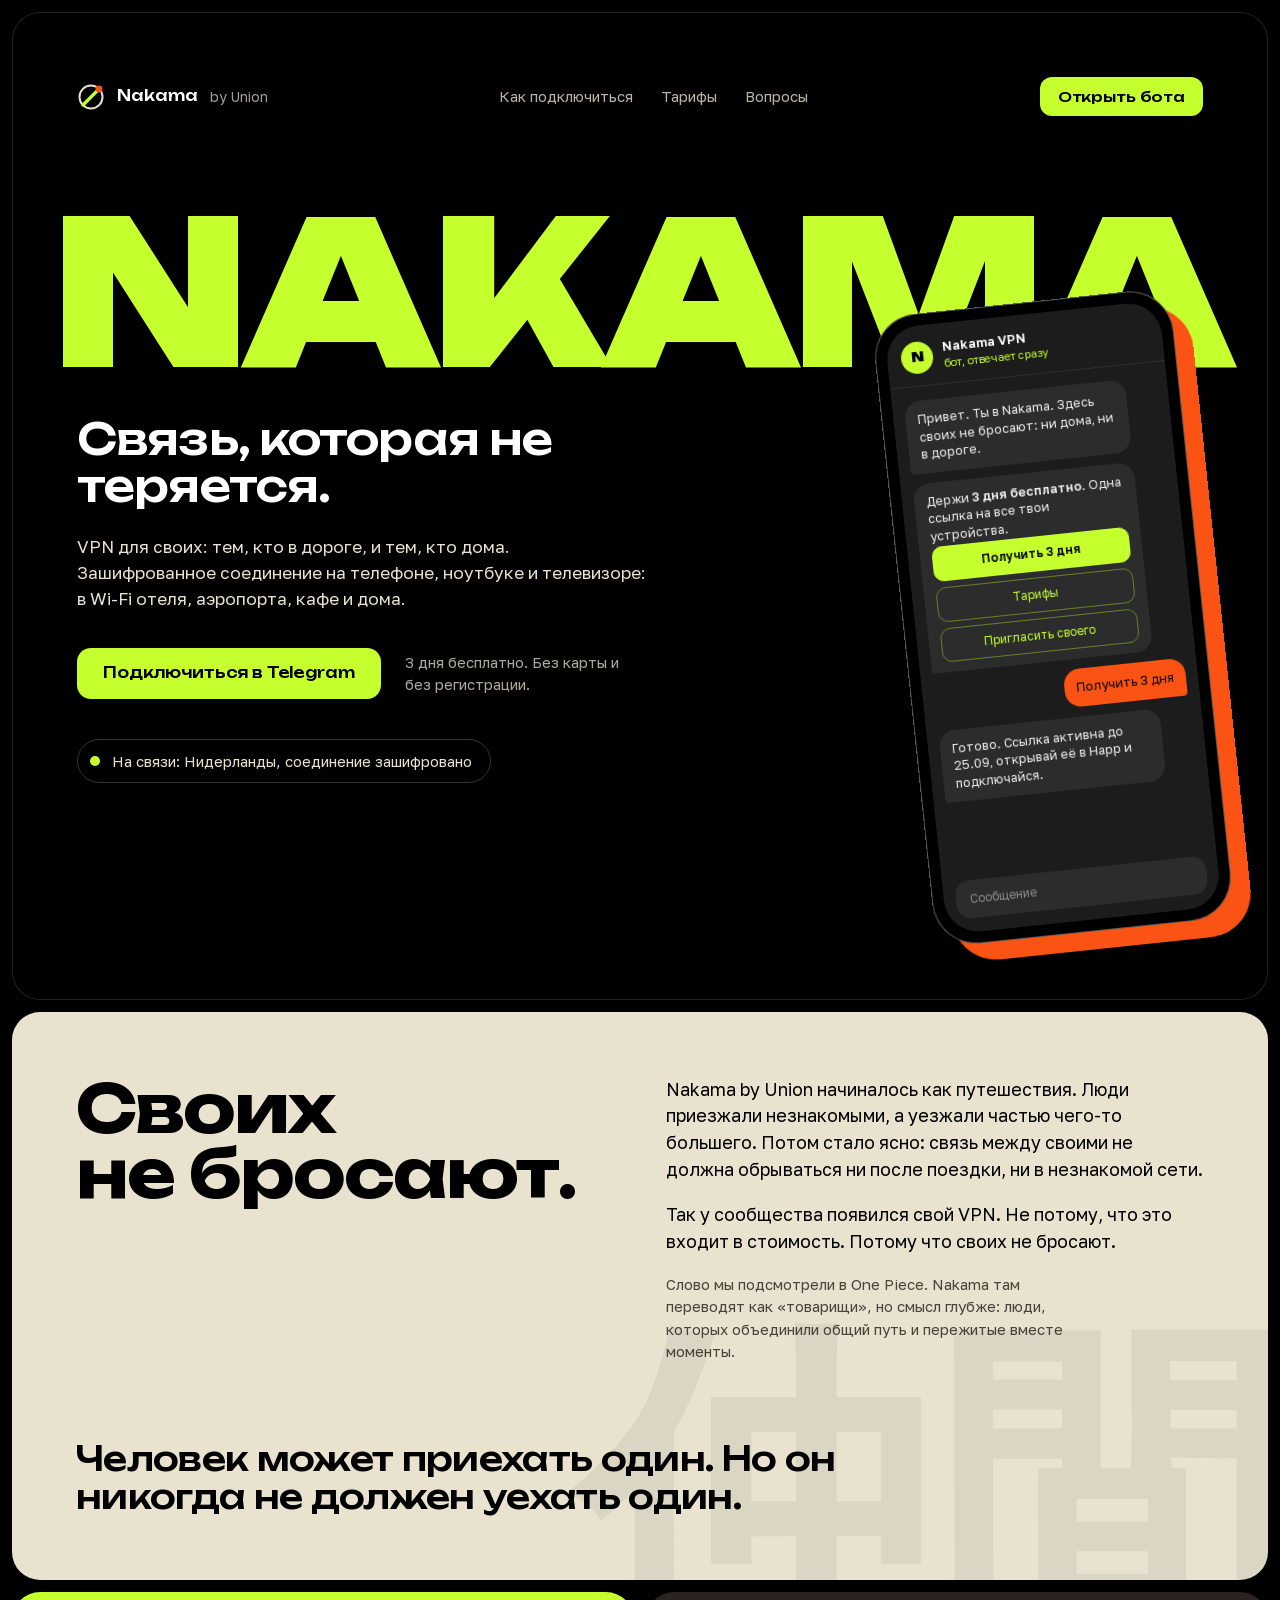
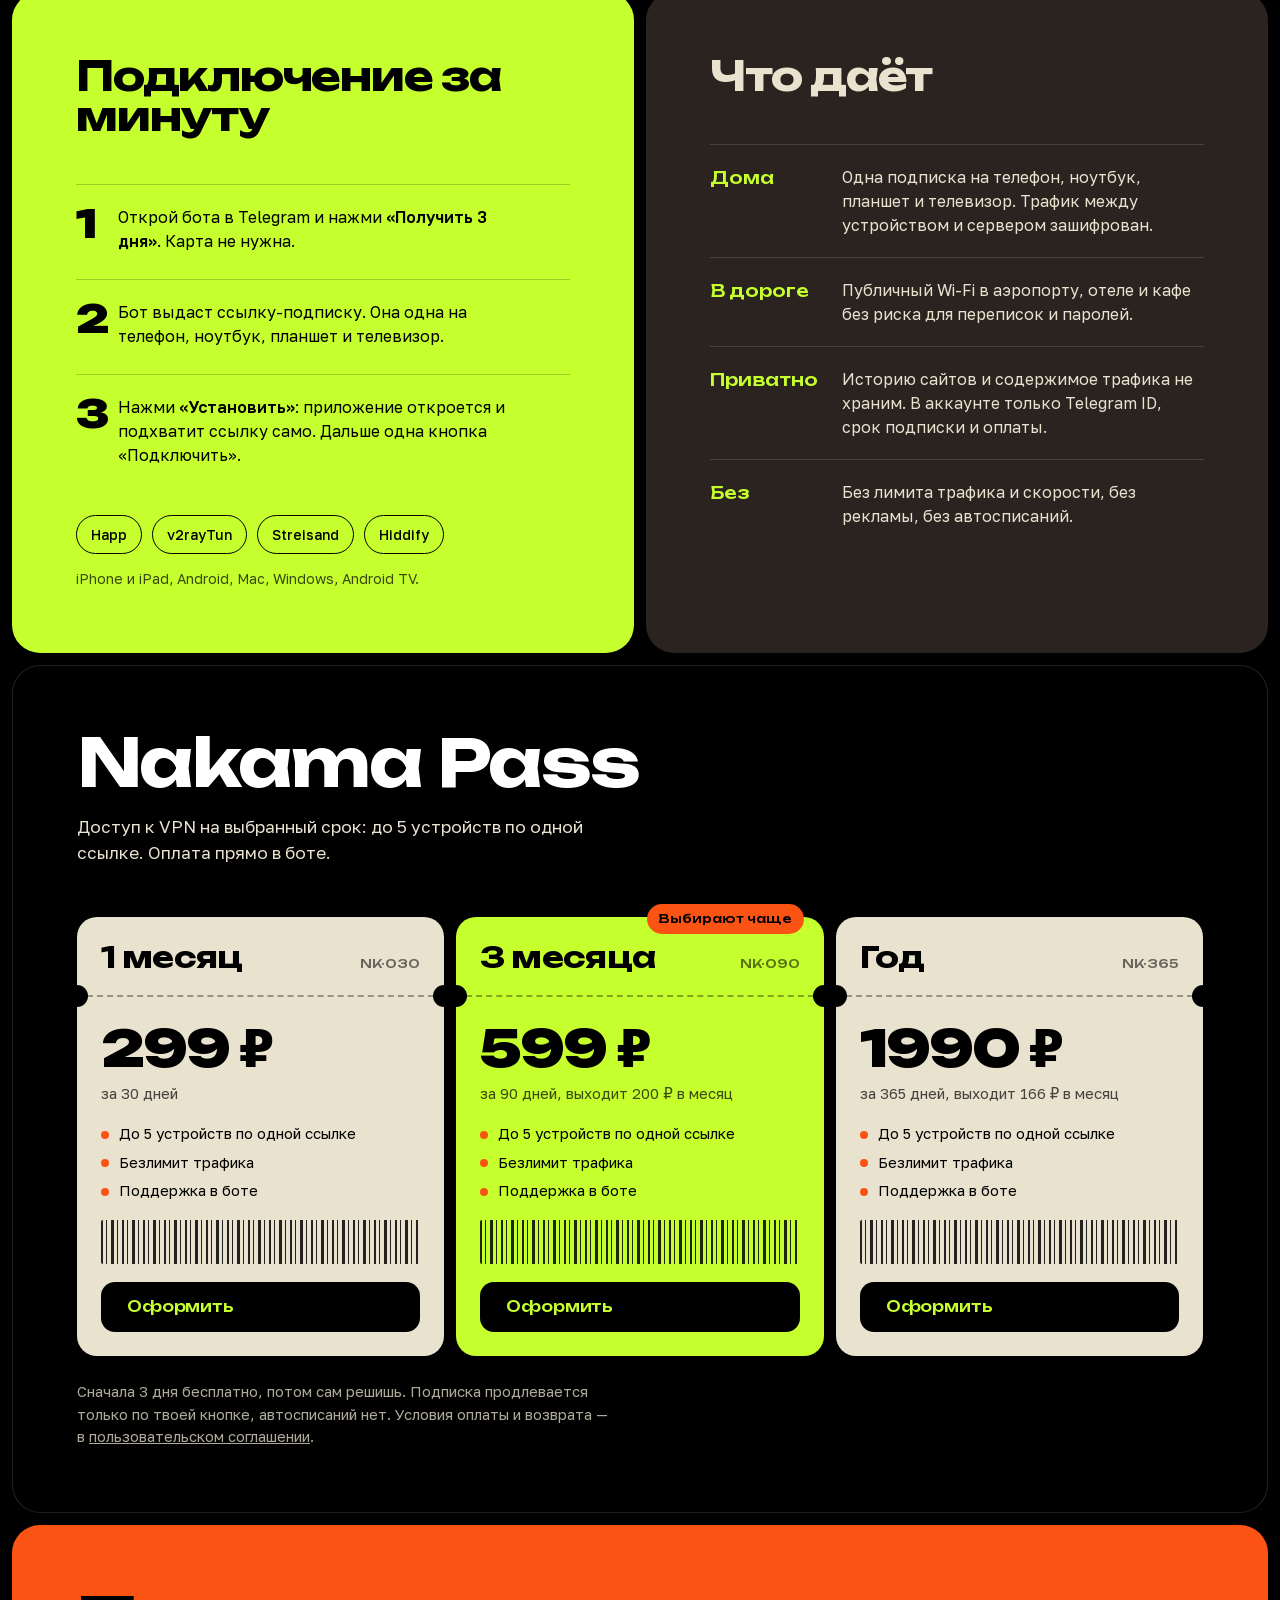
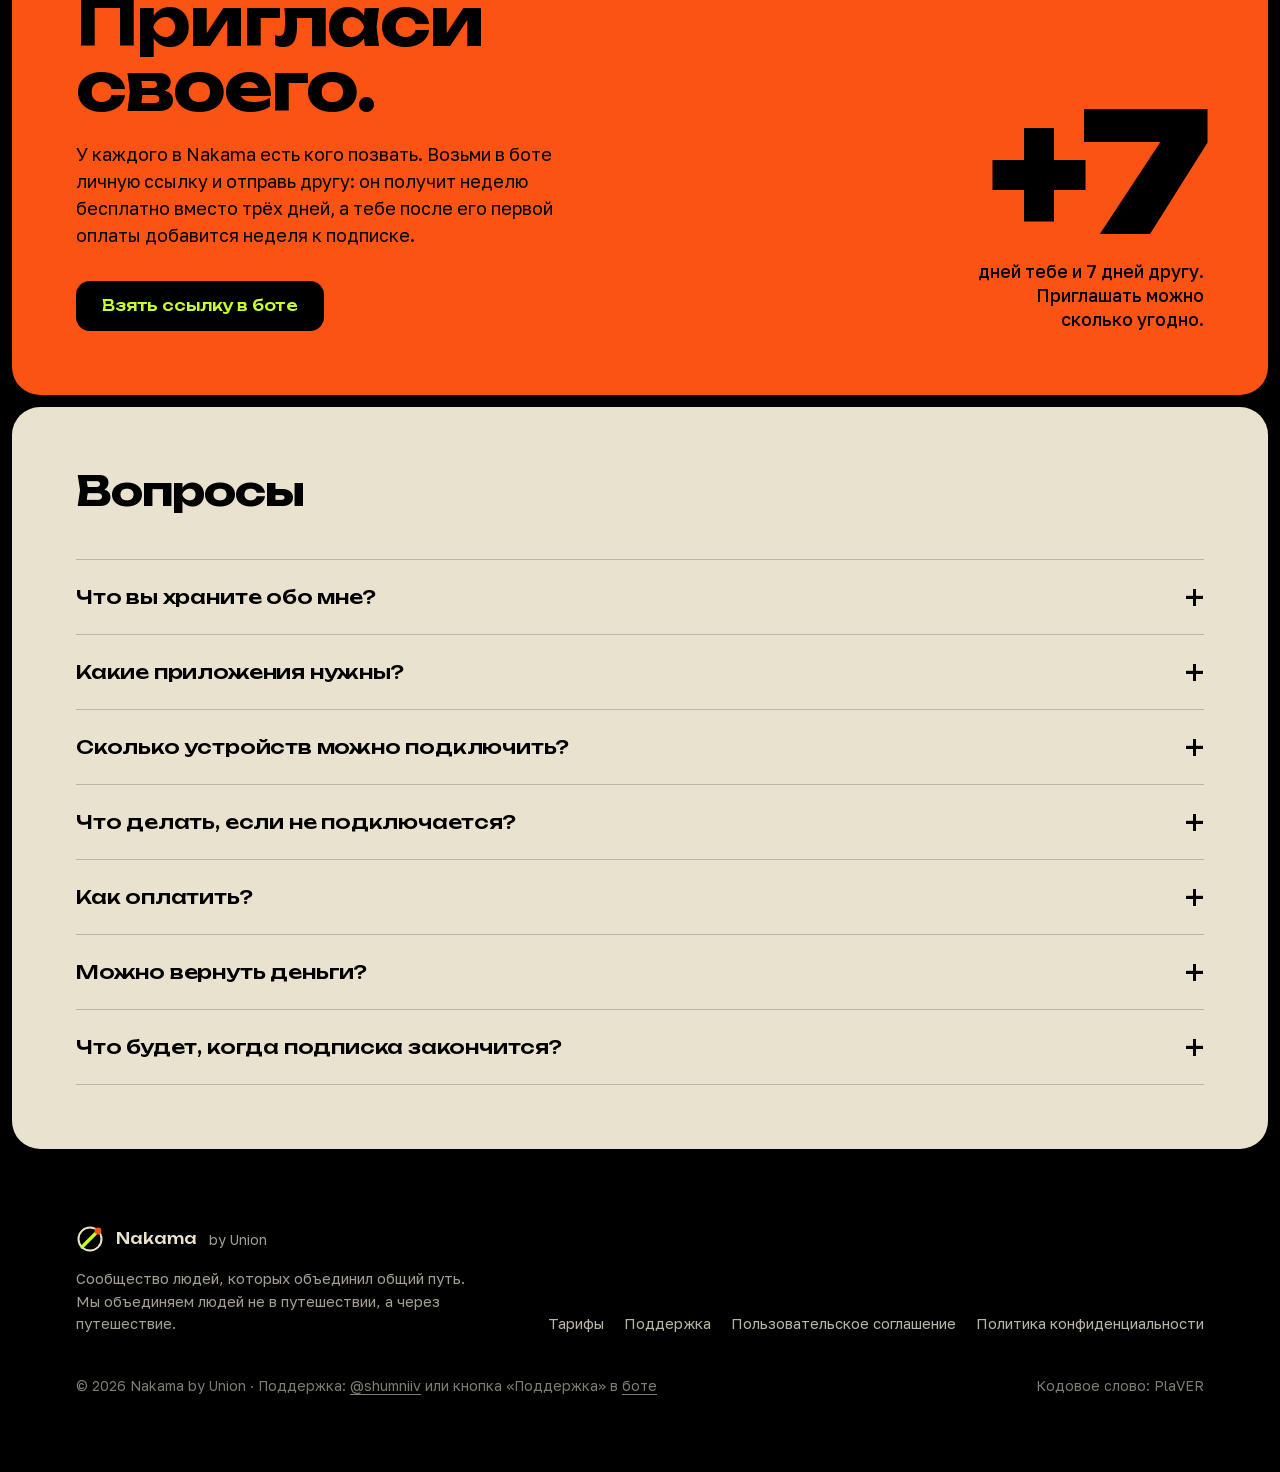
==== commit e4d21548: "Terms of service, privacy policy, support contacts and pricing details Co-Authored-By: Claude Opus 5" ====
--- a/index.html
+++ b/index.html
@@ -4,7 +4,7 @@
   <meta charset="utf-8">
   <meta name="viewport" content="width=device-width, initial-scale=1">
   <title>Nakama VPN — связь, которая не теряется</title>
-  <meta name="description" content="VPN от сообщества Nakama by Union. Одна ссылка на все устройства, протокол VLESS Reality, 3 дня бесплатно. Подключение в Telegram за минуту.">
+  <meta name="description" content="VPN от сообщества Nakama by Union: зашифрованное соединение для телефона, ноутбука и телевизора. До 5 устройств по одной ссылке, 3 дня бесплатно, подключение в Telegram за минуту.">
   <meta name="theme-color" content="#000000">
   <meta property="og:title" content="Nakama VPN — связь, которая не теряется">
   <meta property="og:description" content="VPN для своих: в дороге и дома. 3 дня бесплатно, без карты и регистрации.">
@@ -47,8 +47,8 @@
       <div>
         <p class="hero__tagline">Связь, которая не теряется.</p>
         <p class="hero__lead lead">
-          VPN для своих: тем, кто в дороге, и тем, кто дома. Telegram, YouTube, Instagram
-          и рабочие сервисы открываются в любой сети: в самолёте, в отеле, в метро и на даче.
+          VPN для своих: тем, кто в дороге, и тем, кто дома. Зашифрованное соединение
+          на телефоне, ноутбуке и телевизоре: в Wi-Fi отеля, аэропорта, кафе и дома.
         </p>
         <div class="hero__cta">
           <a class="btn btn--lime" href="https://t.me/Nakamavpn_bot?start=site_hero">Подключиться в Telegram</a>
@@ -58,7 +58,7 @@
           <span class="status__dot" aria-hidden="true"></span>
           <span class="status__text"
                 data-off="Подключаем к серверу в Нидерландах"
-                data-on="На связи: Нидерланды, протокол VLESS Reality">На связи: Нидерланды, протокол VLESS Reality</span>
+                data-on="На связи: Нидерланды, соединение зашифровано">На связи: Нидерланды, соединение зашифровано</span>
         </div>
       </div>
 
@@ -72,7 +72,7 @@
             </div>
           </div>
           <div class="chat">
-            <div class="msg">Привет. Ты в Nakama. Здесь своих не бросают, даже когда сеть режет всё подряд.</div>
+            <div class="msg">Привет. Ты в Nakama. Здесь своих не бросают: ни дома, ни в дороге.</div>
             <div class="msg">Держи <b>3 дня бесплатно</b>. Одна ссылка на все твои устройства.
               <div class="chips">
                 <div class="chip chip--solid">Получить 3 дня</div>
@@ -96,7 +96,7 @@
       <div class="manifest">
         <h2 class="h2" id="about-h">Своих не&nbsp;бросают.</h2>
         <div class="manifest__text">
-          <p>Nakama by Union начиналось как путешествия. Люди приезжали незнакомыми, а уезжали частью чего-то большего. Потом стало ясно: связь между своими не должна обрываться ни после поездки, ни в чужой сети.</p>
+          <p>Nakama by Union начиналось как путешествия. Люди приезжали незнакомыми, а уезжали частью чего-то большего. Потом стало ясно: связь между своими не должна обрываться ни после поездки, ни в незнакомой сети.</p>
           <p>Так у сообщества появился свой VPN. Не потому, что это входит в стоимость. Потому что своих не бросают.</p>
           <p class="origin">Слово мы подсмотрели в One Piece. Nakama там переводят как «товарищи», но смысл глубже: люди, которых объединили общий путь и пережитые вместе моменты.</p>
         </div>
@@ -105,7 +105,7 @@
       <div class="jp" aria-hidden="true">仲間</div>
     </section>
 
-    <!-- Подключение и где работает -->
+    <!-- Подключение и что даёт -->
     <div class="row">
       <section class="block block--lime" id="how" aria-labelledby="how-h">
         <h2 class="h2 h2--sm" id="how-h">Подключение за минуту</h2>
@@ -133,23 +133,23 @@
       </section>
 
       <section class="block block--umber" id="where" aria-labelledby="where-h">
-        <h2 class="h2 h2--sm h2--cream" id="where-h">Где работает</h2>
+        <h2 class="h2 h2--sm h2--cream" id="where-h">Что даёт</h2>
         <div class="where">
           <div class="where__item">
             <div class="where__k">Дома</div>
-            <p class="where__v">Telegram без прокси, YouTube в нормальном качестве, Instagram и сервисы, которые «временно недоступны в вашем регионе».</p>
+            <p class="where__v">Одна подписка на телефон, ноутбук, планшет и телевизор. Трафик между устройством и сервером зашифрован.</p>
           </div>
           <div class="where__item">
             <div class="where__k">В дороге</div>
-            <p class="where__v">Публичный Wi-Fi в аэропорту и отеле без риска для переписок и паролей. Привычные сервисы в любой стране.</p>
+            <p class="where__v">Публичный Wi-Fi в аэропорту, отеле и кафе без риска для переписок и паролей.</p>
           </div>
           <div class="where__item">
-            <div class="where__k">В любой сети</div>
-            <p class="where__v">Протокол VLESS Reality маскирует трафик под обычный HTTPS, поэтому работает там, где WireGuard и OpenVPN уже режут.</p>
+            <div class="where__k">Приватно</div>
+            <p class="where__v">Историю сайтов и содержимое трафика не храним. В аккаунте только Telegram ID, срок подписки и оплаты.</p>
           </div>
           <div class="where__item">
             <div class="where__k">Без</div>
-            <p class="where__v">Без логов активности, без лимита трафика, без ограничения скорости на нашей стороне.</p>
+            <p class="where__v">Без лимита трафика и скорости, без рекламы, без автосписаний.</p>
           </div>
         </div>
       </section>
@@ -158,7 +158,7 @@
     <!-- Тарифы -->
     <section class="block block--black" id="pass" aria-labelledby="pass-h">
       <h2 class="h2" id="pass-h">Nakama Pass</h2>
-      <p class="lead" style="margin-top:18px;color:var(--cream)">Один пропуск на все устройства. Оплата картой или Telegram Stars прямо в боте.</p>
+      <p class="lead" style="margin-top:18px;color:var(--cream)">Доступ к VPN на выбранный срок: до 5 устройств по одной ссылке. Оплата прямо в боте.</p>
 
       <div class="tickets">
         <article class="ticket">
@@ -172,7 +172,7 @@
               <div class="ticket__per">за 30 дней</div>
             </div>
             <ul class="ticket__feat">
-              <li>Все устройства по одной ссылке</li>
+              <li>До 5 устройств по одной ссылке</li>
               <li>Безлимит трафика</li>
               <li>Поддержка в боте</li>
             </ul>
@@ -193,7 +193,7 @@
               <div class="ticket__per">за 90 дней, выходит 200 ₽ в месяц</div>
             </div>
             <ul class="ticket__feat">
-              <li>Все устройства по одной ссылке</li>
+              <li>До 5 устройств по одной ссылке</li>
               <li>Безлимит трафика</li>
               <li>Поддержка в боте</li>
             </ul>
@@ -213,7 +213,7 @@
               <div class="ticket__per">за 365 дней, выходит 166 ₽ в месяц</div>
             </div>
             <ul class="ticket__feat">
-              <li>Все устройства по одной ссылке</li>
+              <li>До 5 устройств по одной ссылке</li>
               <li>Безлимит трафика</li>
               <li>Поддержка в боте</li>
             </ul>
@@ -222,7 +222,7 @@
           </div>
         </article>
       </div>
-      <p class="tickets__note">Сначала 3 дня бесплатно, потом сам решишь. Подписка продлевается только по твоей кнопке, автосписаний нет.</p>
+      <p class="tickets__note">Сначала 3 дня бесплатно, потом сам решишь. Подписка продлевается только по твоей кнопке, автосписаний нет. Условия оплаты и возврата — в <a href="terms/">пользовательском соглашении</a>.</p>
     </section>
 
     <!-- Пригласи своего -->
@@ -245,23 +245,27 @@
       <div class="faq">
         <details>
           <summary>Что вы храните обо мне?</summary>
-          <p>Telegram ID, срок подписки и историю оплат. Историю сайтов, DNS-запросы и содержимое трафика мы не храним и технически не смотрим.</p>
-        </details>
-        <details>
-          <summary>Почему не WireGuard или OpenVPN?</summary>
-          <p>В России их узнают и режут на уровне операторов. VLESS Reality выглядит как обычное HTTPS-соединение с популярным сайтом, поэтому живёт дольше и не роняет скорость.</p>
+          <p>Telegram ID и имя из профиля, срок подписки, историю оплат и объём трафика за период. Историю сайтов, DNS-запросы и содержимое трафика мы не храним и не смотрим. Подробно — в <a href="privacy/">политике конфиденциальности</a>.</p>
+        </details>
+        <details>
+          <summary>Какие приложения нужны?</summary>
+          <p>Happ, v2rayTun, Streisand или Hiddify: они бесплатные и есть в App Store и Google Play. Бот подскажет, какое поставить, и добавит подписку в один тап.</p>
         </details>
         <details>
           <summary>Сколько устройств можно подключить?</summary>
-          <p>Ссылка одна на всё: телефон, ноутбук, планшет, телевизор. Добавляешь её в приложение на каждом устройстве и пользуешься параллельно.</p>
+          <p>До пяти одновременно: телефон, ноутбук, планшет, телевизор. Ссылка одна, добавляешь её в приложение на каждом устройстве.</p>
         </details>
         <details>
           <summary>Что делать, если не подключается?</summary>
-          <p>Нажми «Поддержка» в боте и опиши, что видишь. Отвечает команда Nakama, а не робот. Обычно помогает переключить сервер в приложении или обновить подписку.</p>
-        </details>
-        <details>
-          <summary>Как оплатить из-за границы?</summary>
-          <p>Telegram Stars работают с любой картой мира прямо внутри Telegram. Российской картой удобнее платить рублями по ссылке из бота.</p>
+          <p>Нажми «Поддержка» в боте и опиши, что видишь, или напиши <a href="https://t.me/shumniiv">@shumniiv</a>. Отвечает команда Nakama, а не робот. Обычно помогает выбрать другой сервер в приложении или обновить подписку.</p>
+        </details>
+        <details>
+          <summary>Как оплатить?</summary>
+          <p>В боте: выбираешь срок, бот показывает цену и способы оплаты. Автосписаний нет, подписка продлевается только по твоей кнопке.</p>
+        </details>
+        <details>
+          <summary>Можно вернуть деньги?</summary>
+          <p>Если после оплаты доступ не включился или не работал по нашей вине, напиши в поддержку в течение 24 часов: вернём деньги или продлим доступ. Условия — в <a href="terms/">пользовательском соглашении</a>.</p>
         </details>
         <details>
           <summary>Что будет, когда подписка закончится?</summary>
@@ -285,14 +289,14 @@
       <p class="foot__line">Сообщество людей, которых объединил общий путь. Мы объединяем людей не в путешествии, а через путешествие.</p>
     </div>
     <nav class="foot__links" aria-label="Ссылки">
-      <a href="https://t.me/Nakamavpn_bot">Бот в Telegram</a>
+      <a href="#pass">Тарифы</a>
       <a href="https://t.me/Nakamavpn_bot?start=support">Поддержка</a>
-      <a href="#">Оферта</a>
-      <a href="#">Политика данных</a>
+      <a href="terms/">Пользовательское соглашение</a>
+      <a href="privacy/">Политика конфиденциальности</a>
     </nav>
     <div class="foot__meta">
-      <span>© <span data-year>2026</span> Nakama by Union</span>
-      <span class="foot__jp">仲間 · nakama</span>
+      <span>© <span data-year>2026</span> Nakama by Union · Поддержка: <a href="https://t.me/shumniiv">@shumniiv</a> или кнопка «Поддержка» в <a href="https://t.me/Nakamavpn_bot">боте</a></span>
+      <span>Кодовое слово: PlaVER</span>
     </div>
   </footer>
 
--- a/css/style.css
+++ b/css/style.css
@@ -540,6 +540,27 @@
 .foot__links a:hover { opacity: 1; color: var(--lime); }
 .foot__meta { grid-column: 1 / -1; display: flex; justify-content: space-between; gap: 16px; font-size: 14px; opacity: .55; margin-top: 16px; }
 .foot__jp { font-family: var(--jp); }
+.foot__meta a { text-underline-offset: 3px; }
+
+/* ---------- Документы: соглашение и политика ---------- */
+
+.doc-head .nav { margin-bottom: clamp(40px, 7vw, 96px); }
+.doc-title { font-family: var(--display); font-weight: 700; font-size: clamp(32px, 5.4vw, 72px); line-height: 1; letter-spacing: -.035em; max-width: 14ch; overflow-wrap: break-word; hyphens: auto; }
+.doc-date { margin-top: 20px; font-size: 15px; color: var(--cream); opacity: .7; }
+.doc { max-width: 780px; }
+.doc h2 { font-family: var(--display); font-weight: 600; font-size: clamp(20px, 2.1vw, 26px); line-height: 1.2; letter-spacing: -.02em; margin-top: clamp(36px, 4vw, 52px); }
+.doc h2:first-child { margin-top: 0; }
+.doc p { margin-top: 12px; font-size: 17px; line-height: 1.6; }
+.doc ul { margin-top: 10px; display: grid; gap: 8px; }
+.doc li { position: relative; padding-left: 22px; font-size: 17px; line-height: 1.55; }
+.doc li::before { content: ""; position: absolute; left: 3px; top: .62em; width: 7px; height: 7px; border-radius: 50%; background: var(--orange); }
+.doc a { text-underline-offset: 3px; }
+.doc .n { font-weight: 600; }
+.doc table { width: 100%; margin-top: 16px; border-collapse: collapse; font-size: 17px; }
+.doc th, .doc td { padding: 12px 16px 12px 0; text-align: left; vertical-align: top; border-bottom: 1px solid rgba(0, 0, 0, .18); }
+.doc th { font-family: var(--display); font-weight: 600; font-size: 14px; }
+.doc td:last-child, .doc th:last-child { text-align: right; padding-right: 0; white-space: nowrap; }
+.doc td small { font-size: 14px; opacity: .7; }
 
 /* ---------- Движение (только один оркестрированный момент на первом экране) ---------- */
 
@@ -591,4 +612,6 @@
   .step { grid-template-columns: 2ch 1fr; gap: 14px; }
   .where__item { grid-template-columns: 1fr; gap: 6px; }
   .phone { box-shadow: 12px 12px 0 var(--orange); }
-}
+  .doc-title { font-size: 27px; }
+  .foot__meta { flex-direction: column; gap: 8px; }
+}
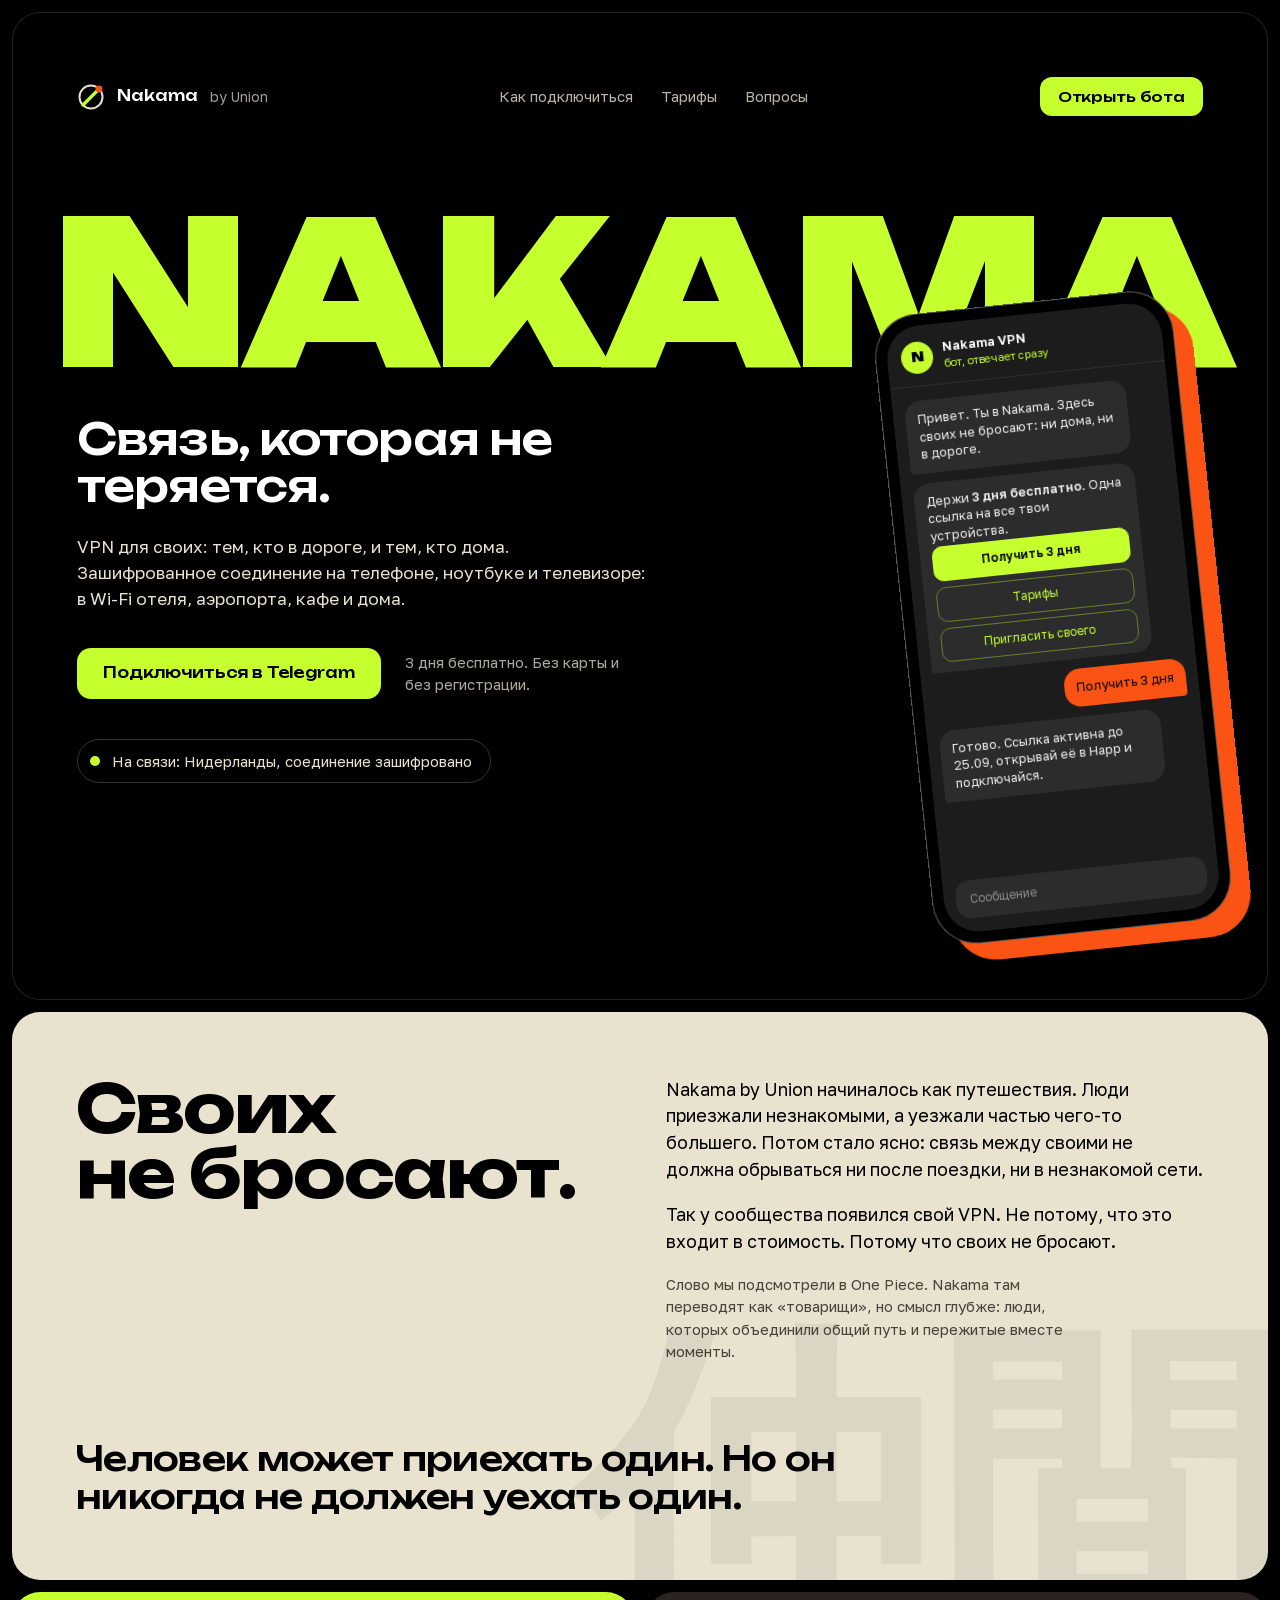
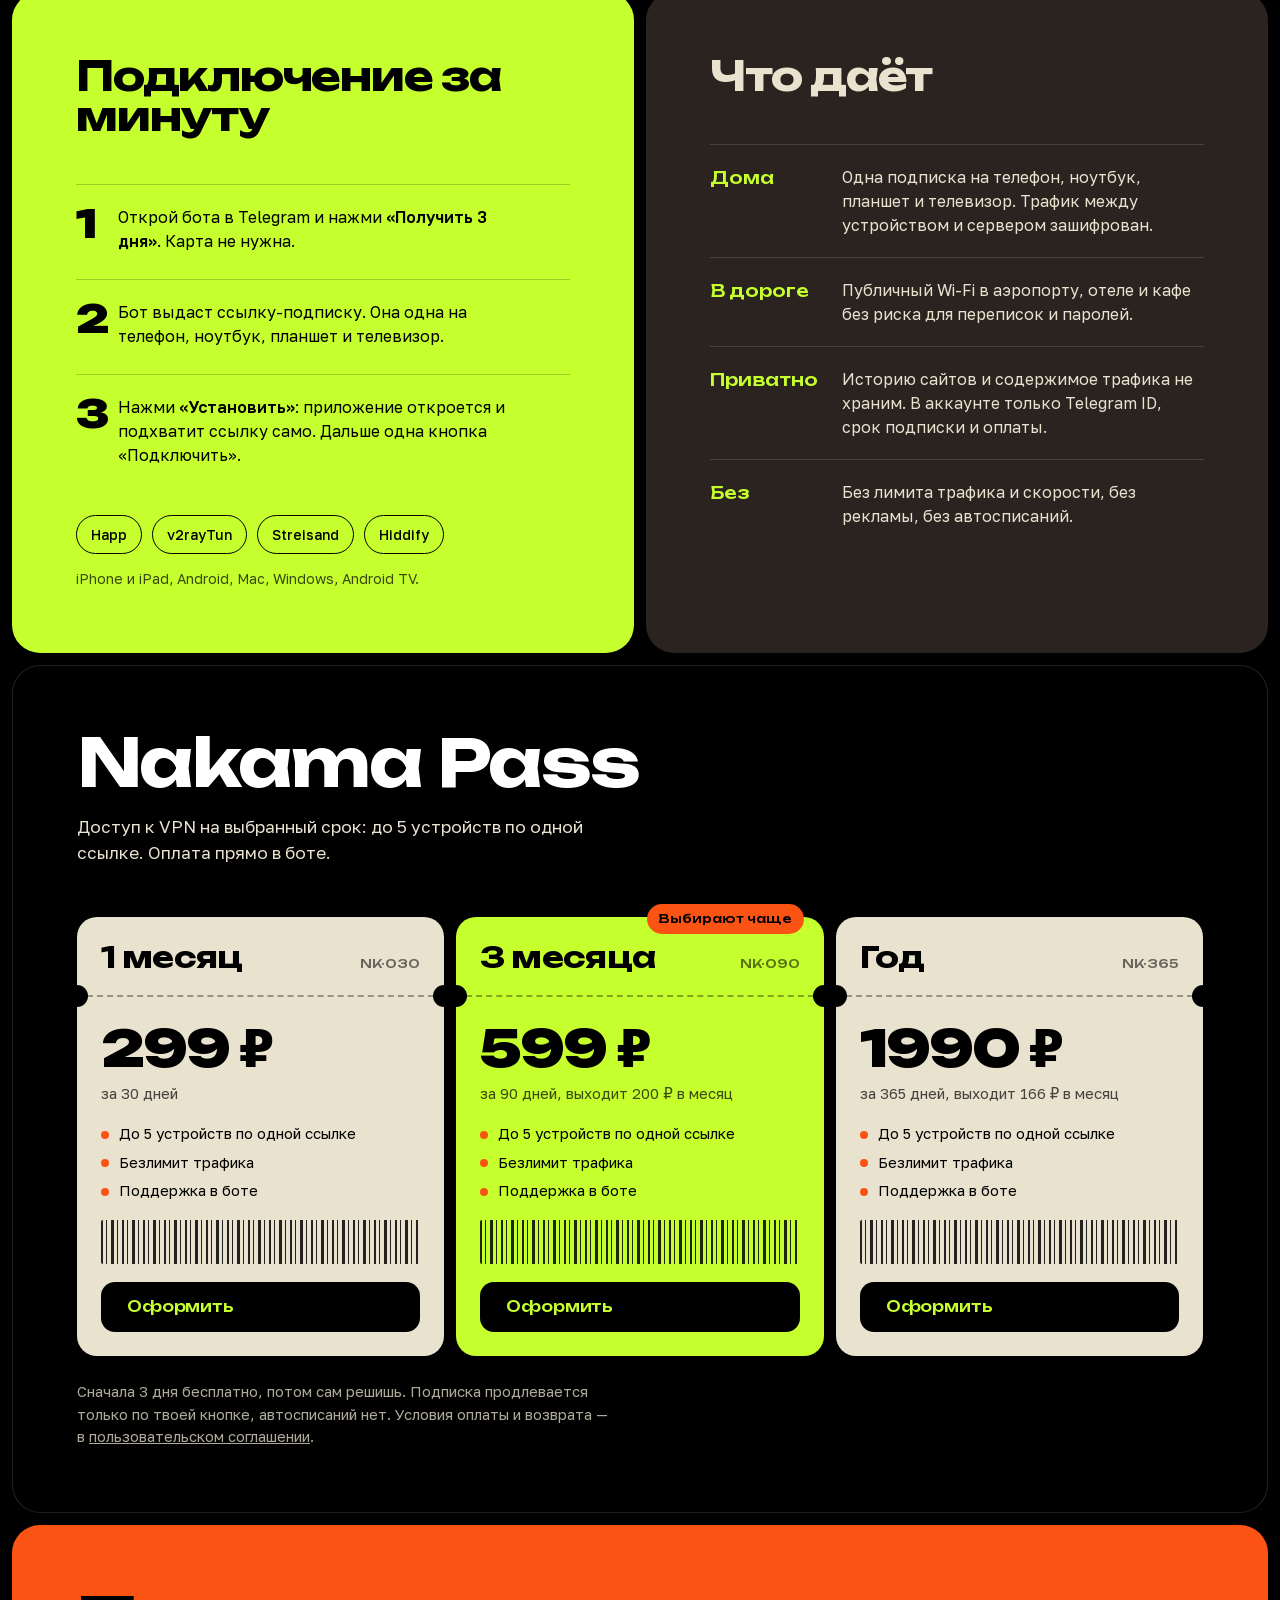
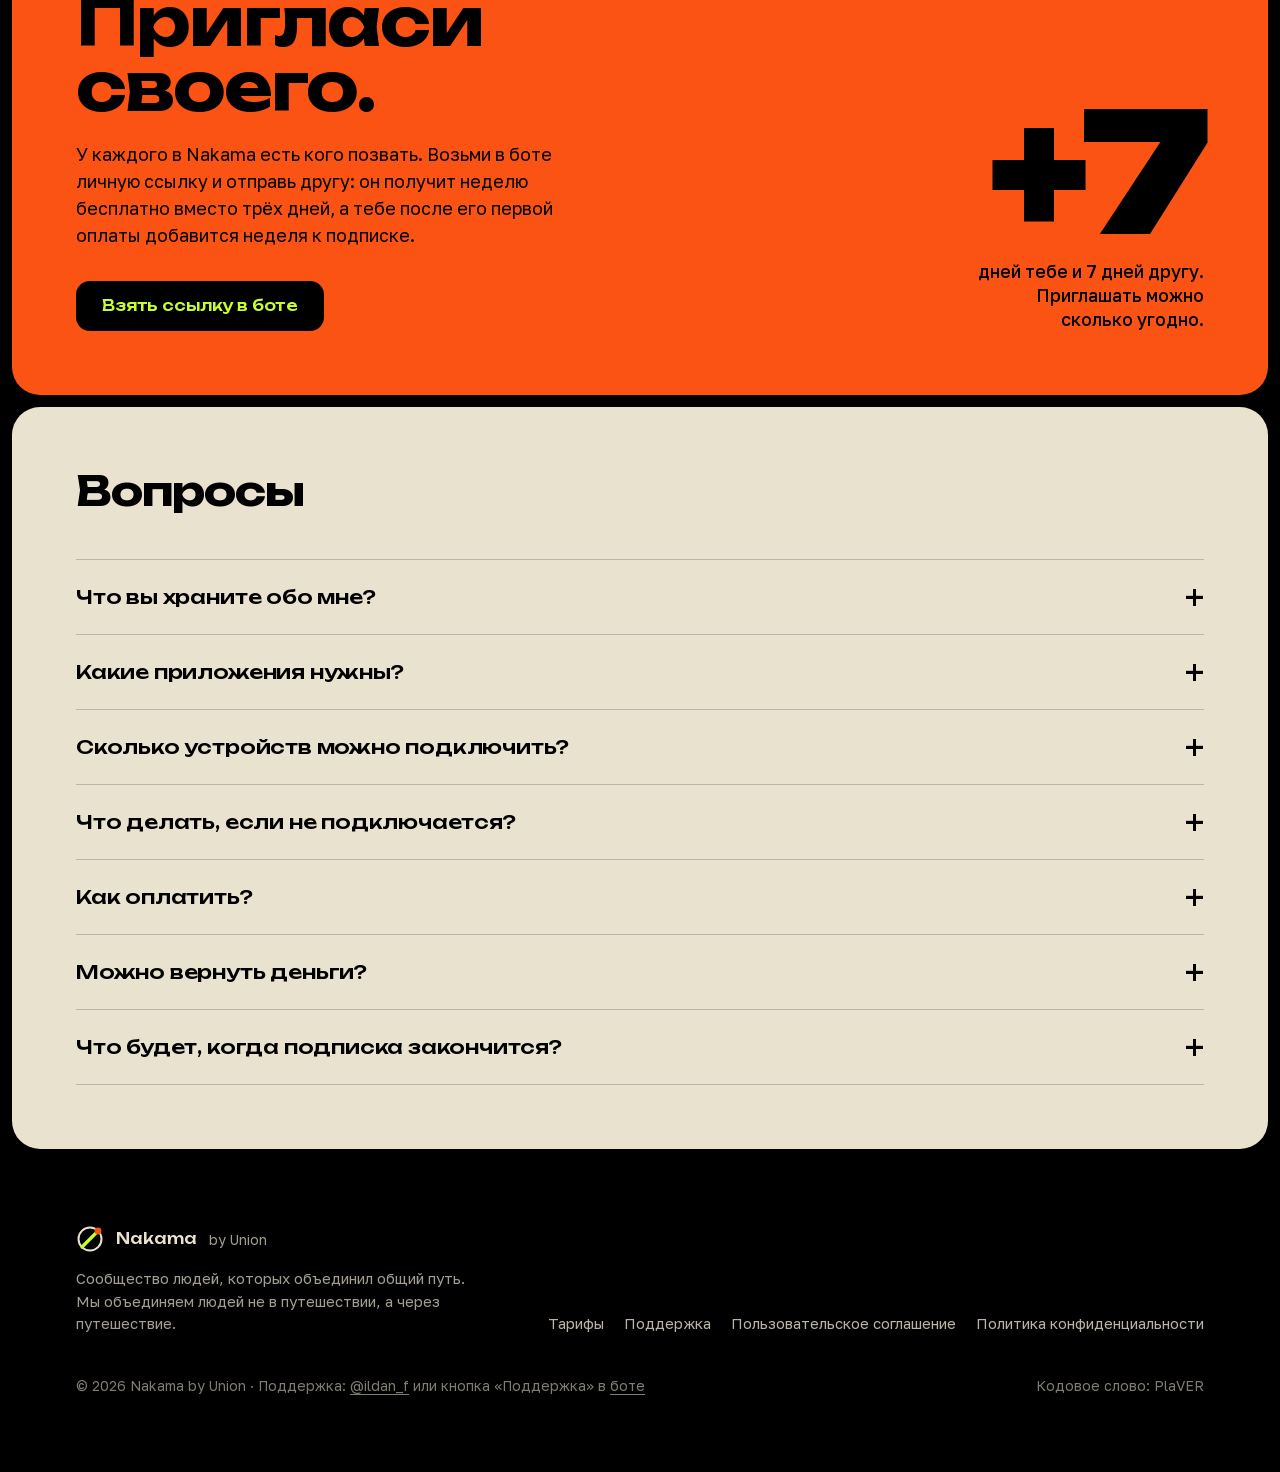
==== commit 66bc132d: "Support contact: @ildan_f Co-Authored-By: Claude Opus 5.5 <noreply@anthropic.com>" ====
--- a/index.html
+++ b/index.html
@@ -257,7 +257,7 @@
         </details>
         <details>
           <summary>Что делать, если не подключается?</summary>
-          <p>Нажми «Поддержка» в боте и опиши, что видишь, или напиши <a href="https://t.me/shumniiv">@shumniiv</a>. Отвечает команда Nakama, а не робот. Обычно помогает выбрать другой сервер в приложении или обновить подписку.</p>
+          <p>Нажми «Поддержка» в боте и опиши, что видишь, или напиши <a href="https://t.me/ildan_f">@ildan_f</a>. Отвечает команда Nakama, а не робот. Обычно помогает выбрать другой сервер в приложении или обновить подписку.</p>
         </details>
         <details>
           <summary>Как оплатить?</summary>
@@ -295,7 +295,7 @@
       <a href="privacy/">Политика конфиденциальности</a>
     </nav>
     <div class="foot__meta">
-      <span>© <span data-year>2026</span> Nakama by Union · Поддержка: <a href="https://t.me/shumniiv">@shumniiv</a> или кнопка «Поддержка» в <a href="https://t.me/Nakamavpn_bot">боте</a></span>
+      <span>© <span data-year>2026</span> Nakama by Union · Поддержка: <a href="https://t.me/ildan_f">@ildan_f</a> или кнопка «Поддержка» в <a href="https://t.me/Nakamavpn_bot">боте</a></span>
       <span>Кодовое слово: PlaVER</span>
     </div>
   </footer>
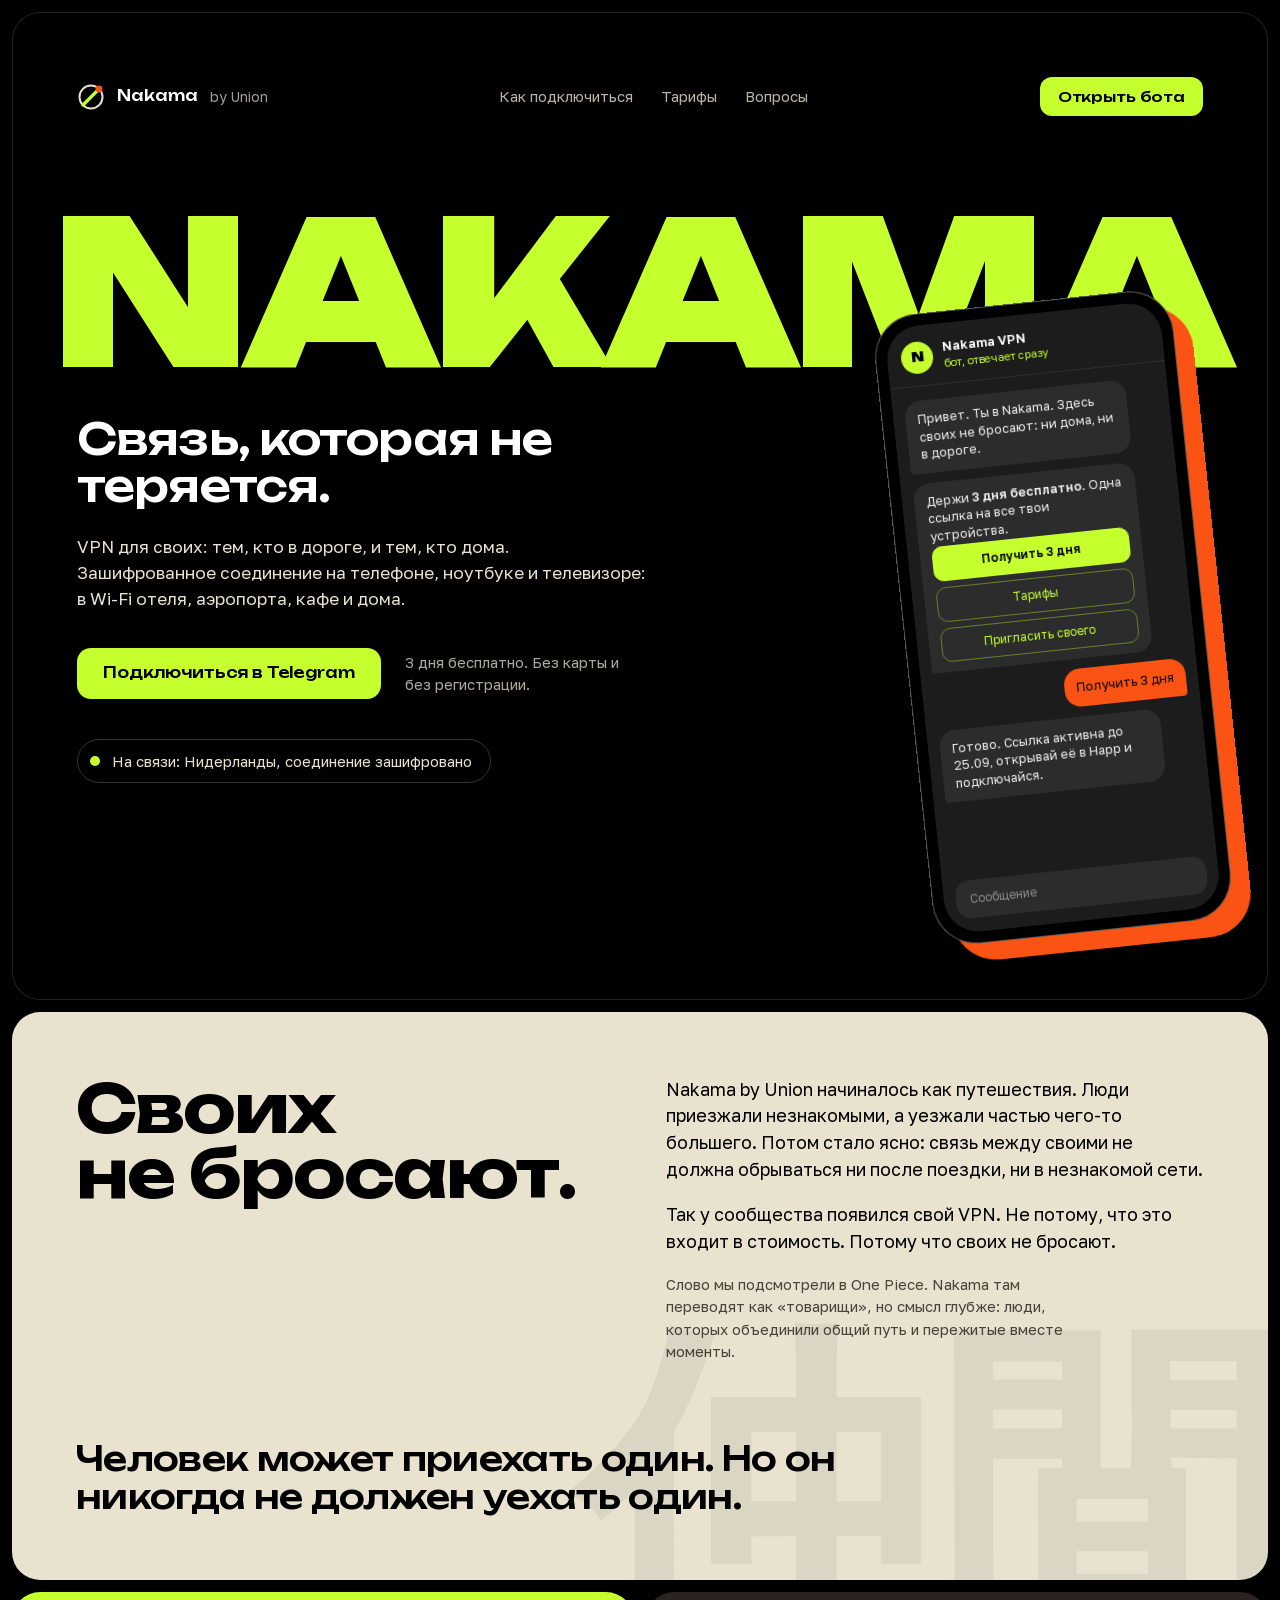
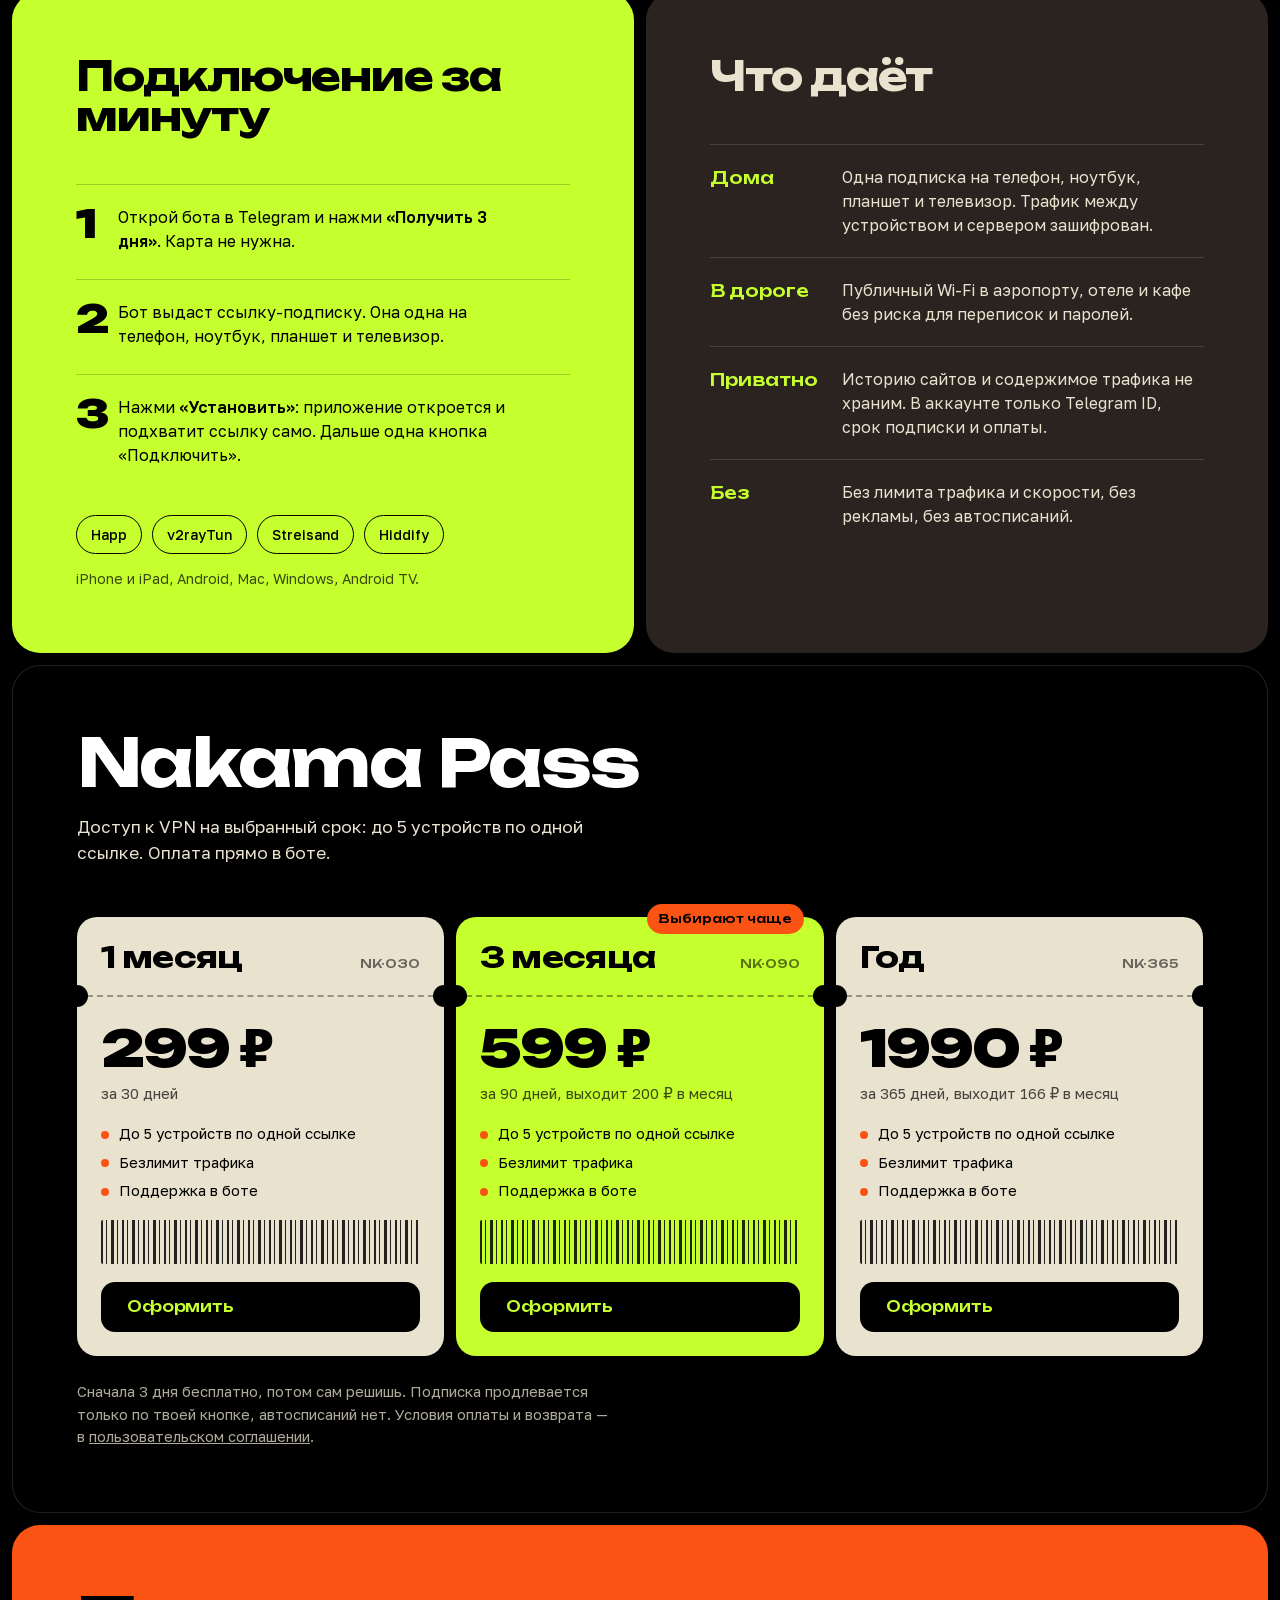
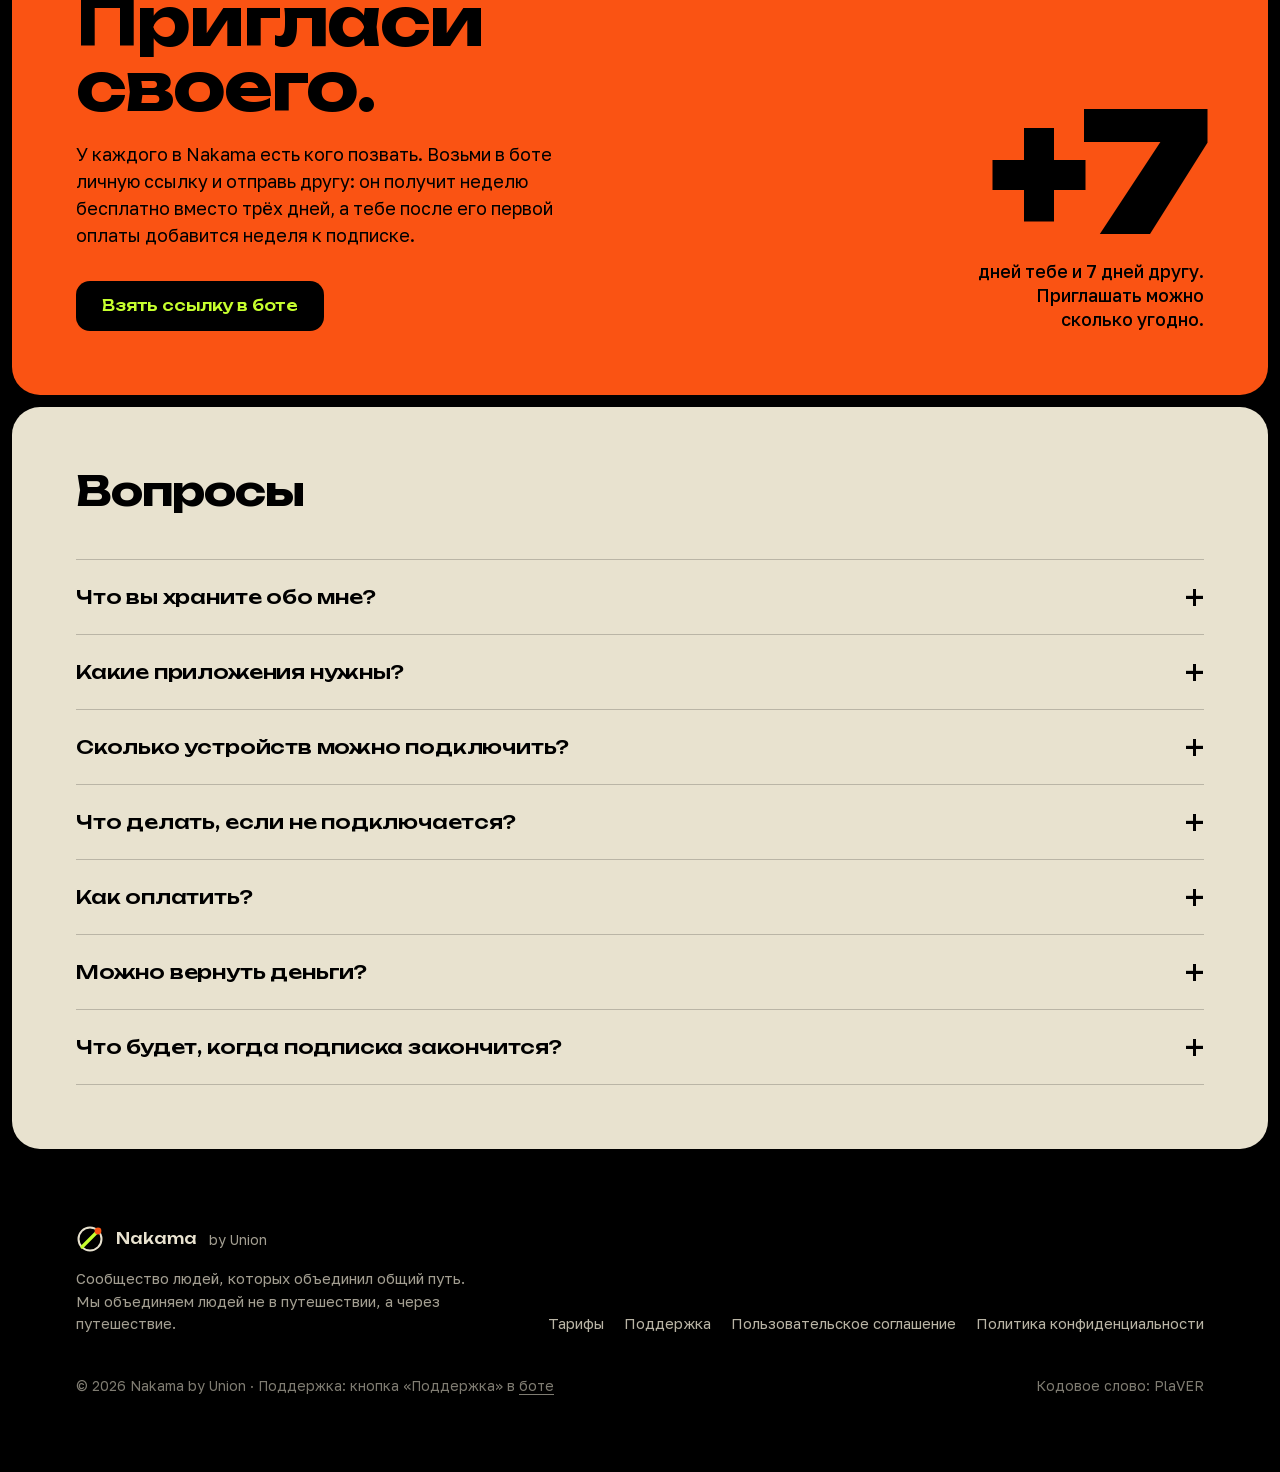
==== commit 0303f108: "Support only through the bot Co-Authored-By: Claude Opus 5.5 <noreply@anthropic.com>" ====
--- a/index.html
+++ b/index.html
@@ -257,7 +257,7 @@
         </details>
         <details>
           <summary>Что делать, если не подключается?</summary>
-          <p>Нажми «Поддержка» в боте и опиши, что видишь, или напиши <a href="https://t.me/ildan_f">@ildan_f</a>. Отвечает команда Nakama, а не робот. Обычно помогает выбрать другой сервер в приложении или обновить подписку.</p>
+          <p>Нажми «Поддержка» в боте и опиши, что видишь. Отвечает команда Nakama, а не робот. Обычно помогает выбрать другой сервер в приложении или обновить подписку.</p>
         </details>
         <details>
           <summary>Как оплатить?</summary>
@@ -295,7 +295,7 @@
       <a href="privacy/">Политика конфиденциальности</a>
     </nav>
     <div class="foot__meta">
-      <span>© <span data-year>2026</span> Nakama by Union · Поддержка: <a href="https://t.me/ildan_f">@ildan_f</a> или кнопка «Поддержка» в <a href="https://t.me/Nakamavpn_bot">боте</a></span>
+      <span>© <span data-year>2026</span> Nakama by Union · Поддержка: кнопка «Поддержка» в <a href="https://t.me/Nakamavpn_bot?start=support">боте</a></span>
       <span>Кодовое слово: PlaVER</span>
     </div>
   </footer>
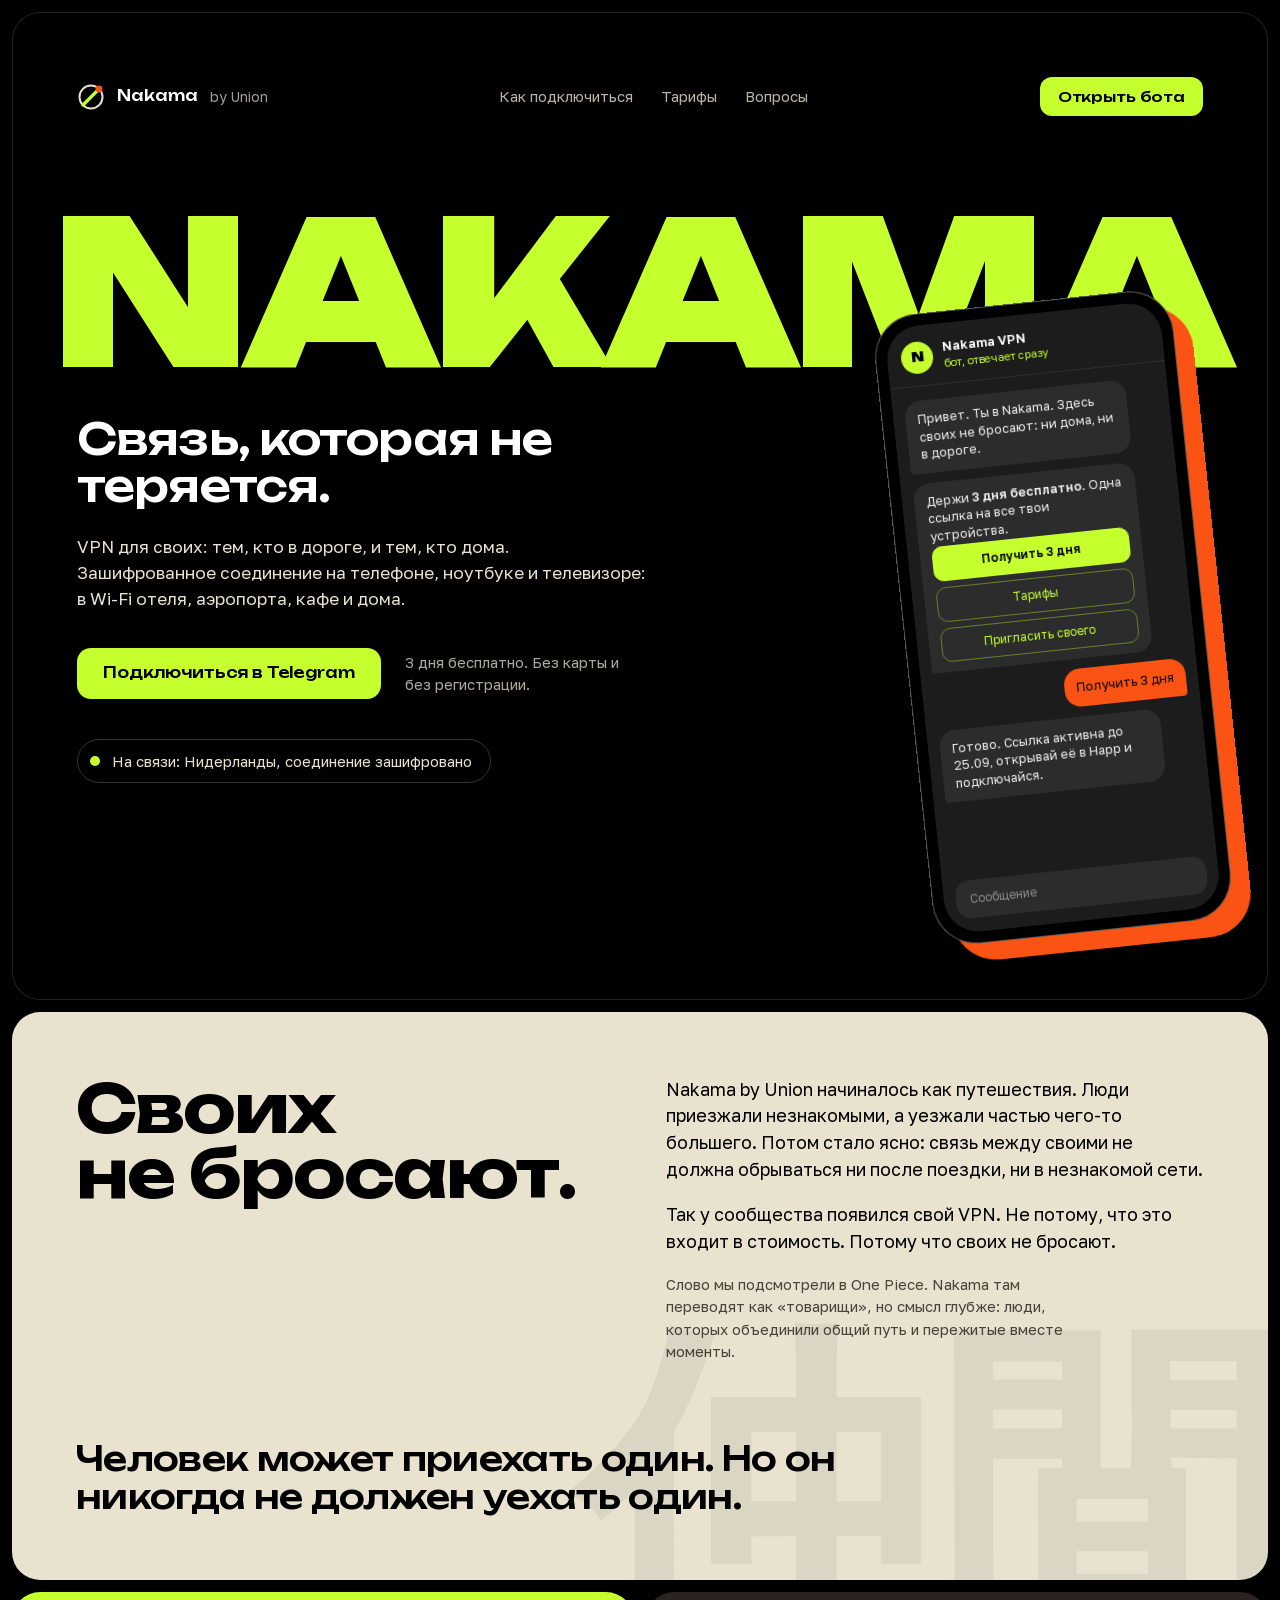
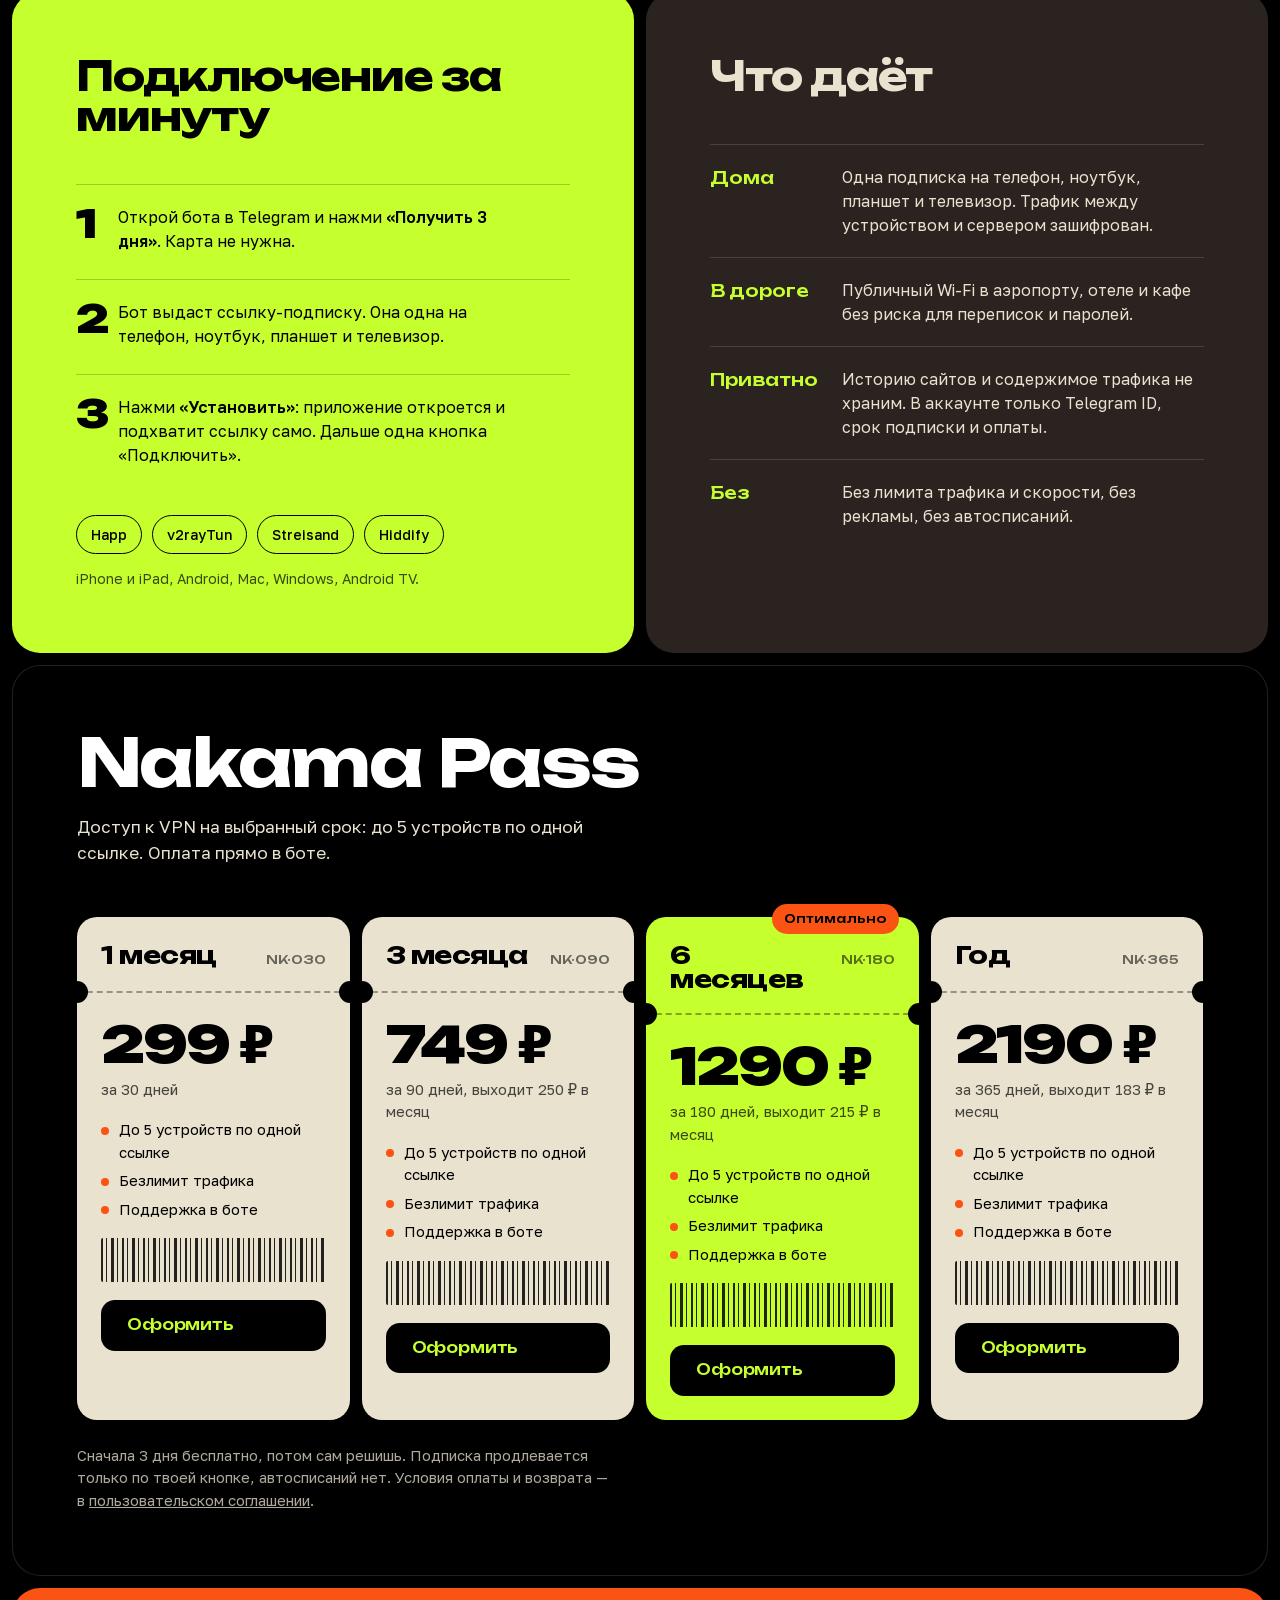
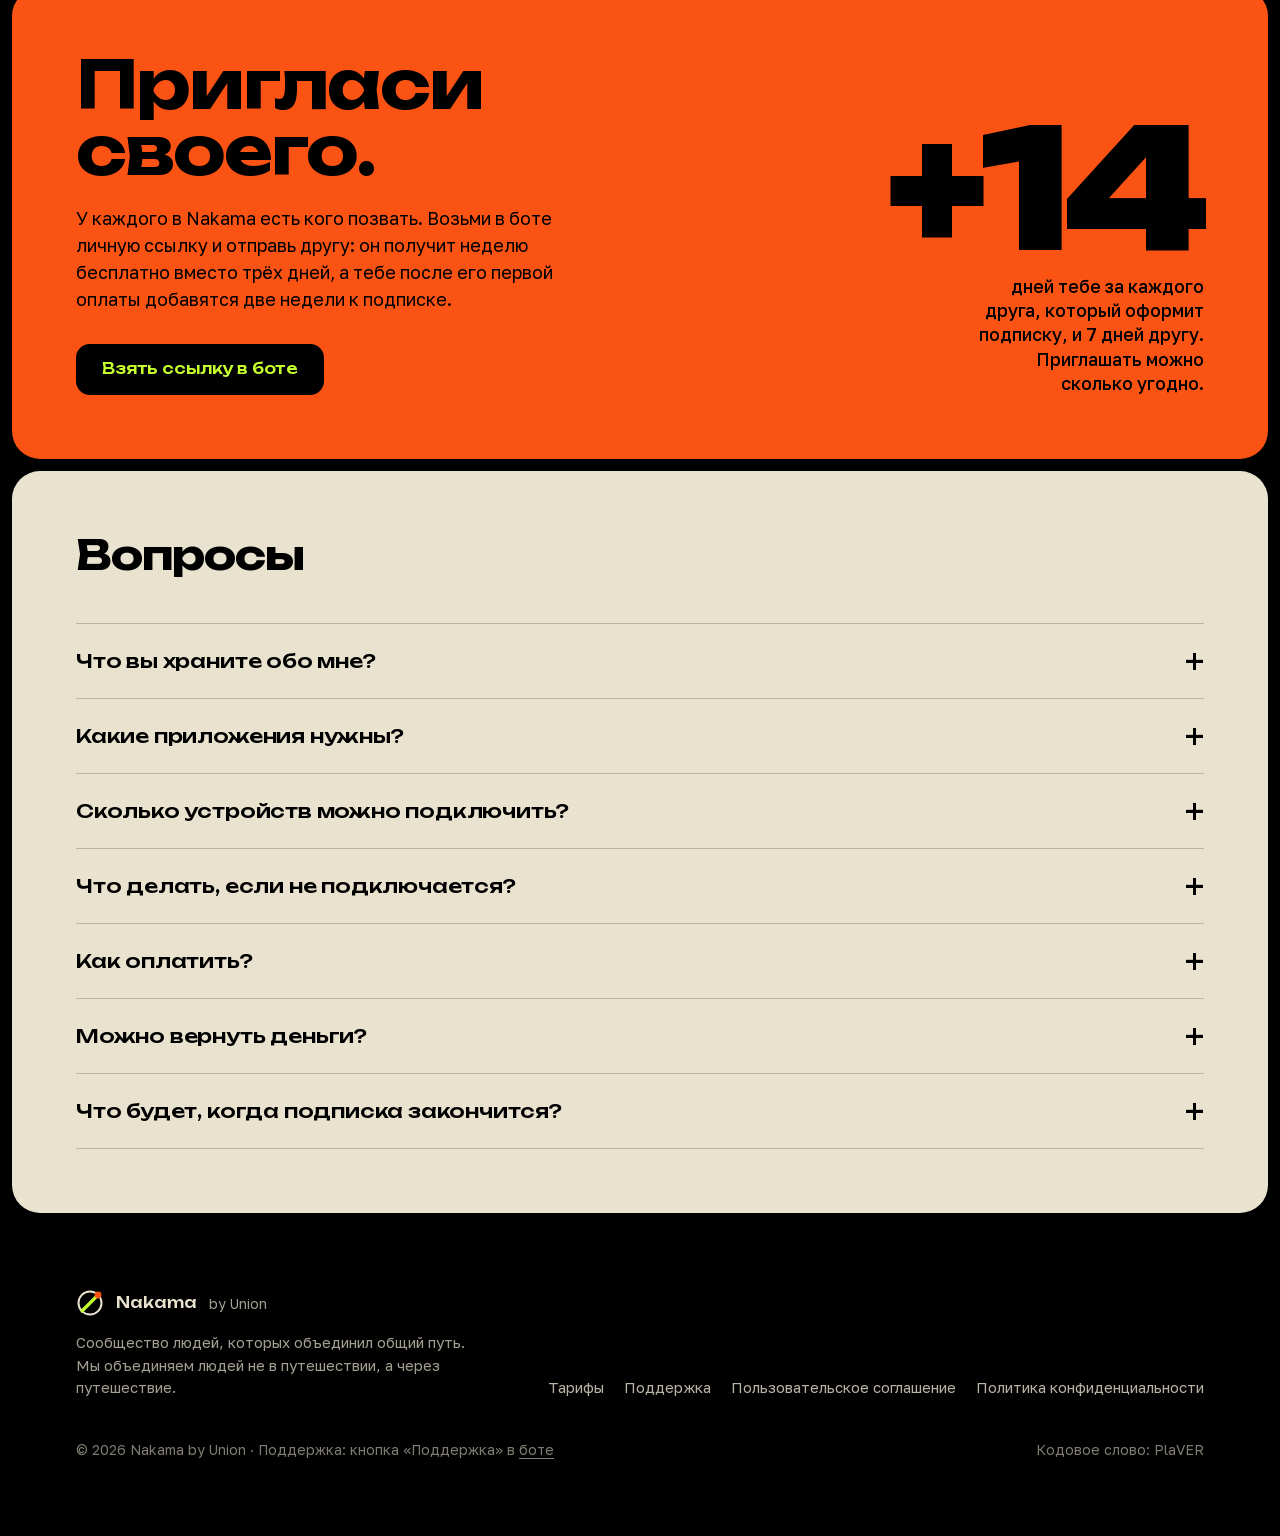
==== commit 3095dd6f: "New pricing: 1, 3, 6 and 12 months; 14 days for each invited friend Co-Authored-By: Claude Opus 5.5 " ====
--- a/index.html
+++ b/index.html
@@ -180,17 +180,15 @@
             <a class="btn btn--black" href="https://t.me/Nakamavpn_bot?start=plan_30">Оформить</a>
           </div>
         </article>
-
-        <article class="ticket ticket--hot">
-          <div class="ticket__tag">Выбирают чаще</div>
+        <article class="ticket">
           <div class="ticket__stub">
             <div class="ticket__dur">3 месяца</div>
             <div class="ticket__code">NK·090</div>
           </div>
           <div class="ticket__body">
             <div>
-              <div class="ticket__price">599 ₽</div>
-              <div class="ticket__per">за 90 дней, выходит 200 ₽ в месяц</div>
+              <div class="ticket__price">749 ₽</div>
+              <div class="ticket__per">за 90 дней, выходит 250 ₽ в месяц</div>
             </div>
             <ul class="ticket__feat">
               <li>До 5 устройств по одной ссылке</li>
@@ -201,7 +199,26 @@
             <a class="btn btn--black" href="https://t.me/Nakamavpn_bot?start=plan_90">Оформить</a>
           </div>
         </article>
-
+        <article class="ticket ticket--hot">
+          <div class="ticket__tag">Оптимально</div>
+          <div class="ticket__stub">
+            <div class="ticket__dur">6 месяцев</div>
+            <div class="ticket__code">NK·180</div>
+          </div>
+          <div class="ticket__body">
+            <div>
+              <div class="ticket__price">1290 ₽</div>
+              <div class="ticket__per">за 180 дней, выходит 215 ₽ в месяц</div>
+            </div>
+            <ul class="ticket__feat">
+              <li>До 5 устройств по одной ссылке</li>
+              <li>Безлимит трафика</li>
+              <li>Поддержка в боте</li>
+            </ul>
+            <div class="barcode" aria-hidden="true"></div>
+            <a class="btn btn--black" href="https://t.me/Nakamavpn_bot?start=plan_180">Оформить</a>
+          </div>
+        </article>
         <article class="ticket">
           <div class="ticket__stub">
             <div class="ticket__dur">Год</div>
@@ -209,8 +226,8 @@
           </div>
           <div class="ticket__body">
             <div>
-              <div class="ticket__price">1990 ₽</div>
-              <div class="ticket__per">за 365 дней, выходит 166 ₽ в месяц</div>
+              <div class="ticket__price">2190 ₽</div>
+              <div class="ticket__per">за 365 дней, выходит 183 ₽ в месяц</div>
             </div>
             <ul class="ticket__feat">
               <li>До 5 устройств по одной ссылке</li>
@@ -230,11 +247,11 @@
       <div class="ref">
         <div>
           <h2 class="h2" id="invite-h">Пригласи своего.</h2>
-          <p class="ref__text">У каждого в Nakama есть кого позвать. Возьми в боте личную ссылку и отправь другу: он получит неделю бесплатно вместо трёх дней, а тебе после его первой оплаты добавится неделя к подписке.</p>
+          <p class="ref__text">У каждого в Nakama есть кого позвать. Возьми в боте личную ссылку и отправь другу: он получит неделю бесплатно вместо трёх дней, а тебе после его первой оплаты добавятся две недели к подписке.</p>
           <a class="btn btn--black" href="https://t.me/Nakamavpn_bot?start=site_invite">Взять ссылку в боте</a>
         </div>
-        <div class="ref__big">+7
-          <small>дней тебе и 7 дней другу. Приглашать можно сколько угодно.</small>
+        <div class="ref__big">+14
+          <small>дней тебе за каждого друга, который оформит подписку, и 7 дней другу. Приглашать можно сколько угодно.</small>
         </div>
       </div>
     </section>
--- a/css/style.css
+++ b/css/style.css
@@ -379,7 +379,7 @@
 .tickets {
   margin-top: clamp(28px, 4vw, 56px);
   display: grid;
-  grid-template-columns: repeat(3, 1fr);
+  grid-template-columns: repeat(4, 1fr);
   gap: var(--gutter);
 }
 .ticket {
@@ -426,7 +426,7 @@
 .ticket__dur {
   font-family: var(--display);
   font-weight: 700;
-  font-size: clamp(24px, 2.3vw, 34px);
+  font-size: clamp(22px, 1.9vw, 30px);
   letter-spacing: -.02em;
   line-height: 1;
 }
@@ -584,9 +584,12 @@
   .hero__grid { grid-template-columns: minmax(0, 1fr) minmax(240px, .7fr); }
 }
 
+/* Четыре билета в ряд помещаются без переноса срока только от ~1250px */
+@media (max-width: 1249px) { .tickets { grid-template-columns: repeat(2, 1fr); } }
+@media (max-width: 700px)  { .tickets { grid-template-columns: 1fr; } }
+
 @media (max-width: 900px) {
   .row, .manifest, .ref, .hero__grid { grid-template-columns: 1fr; }
-  .tickets { grid-template-columns: 1fr; }
   .phone {
     --overlap: 0px;
     justify-self: center;
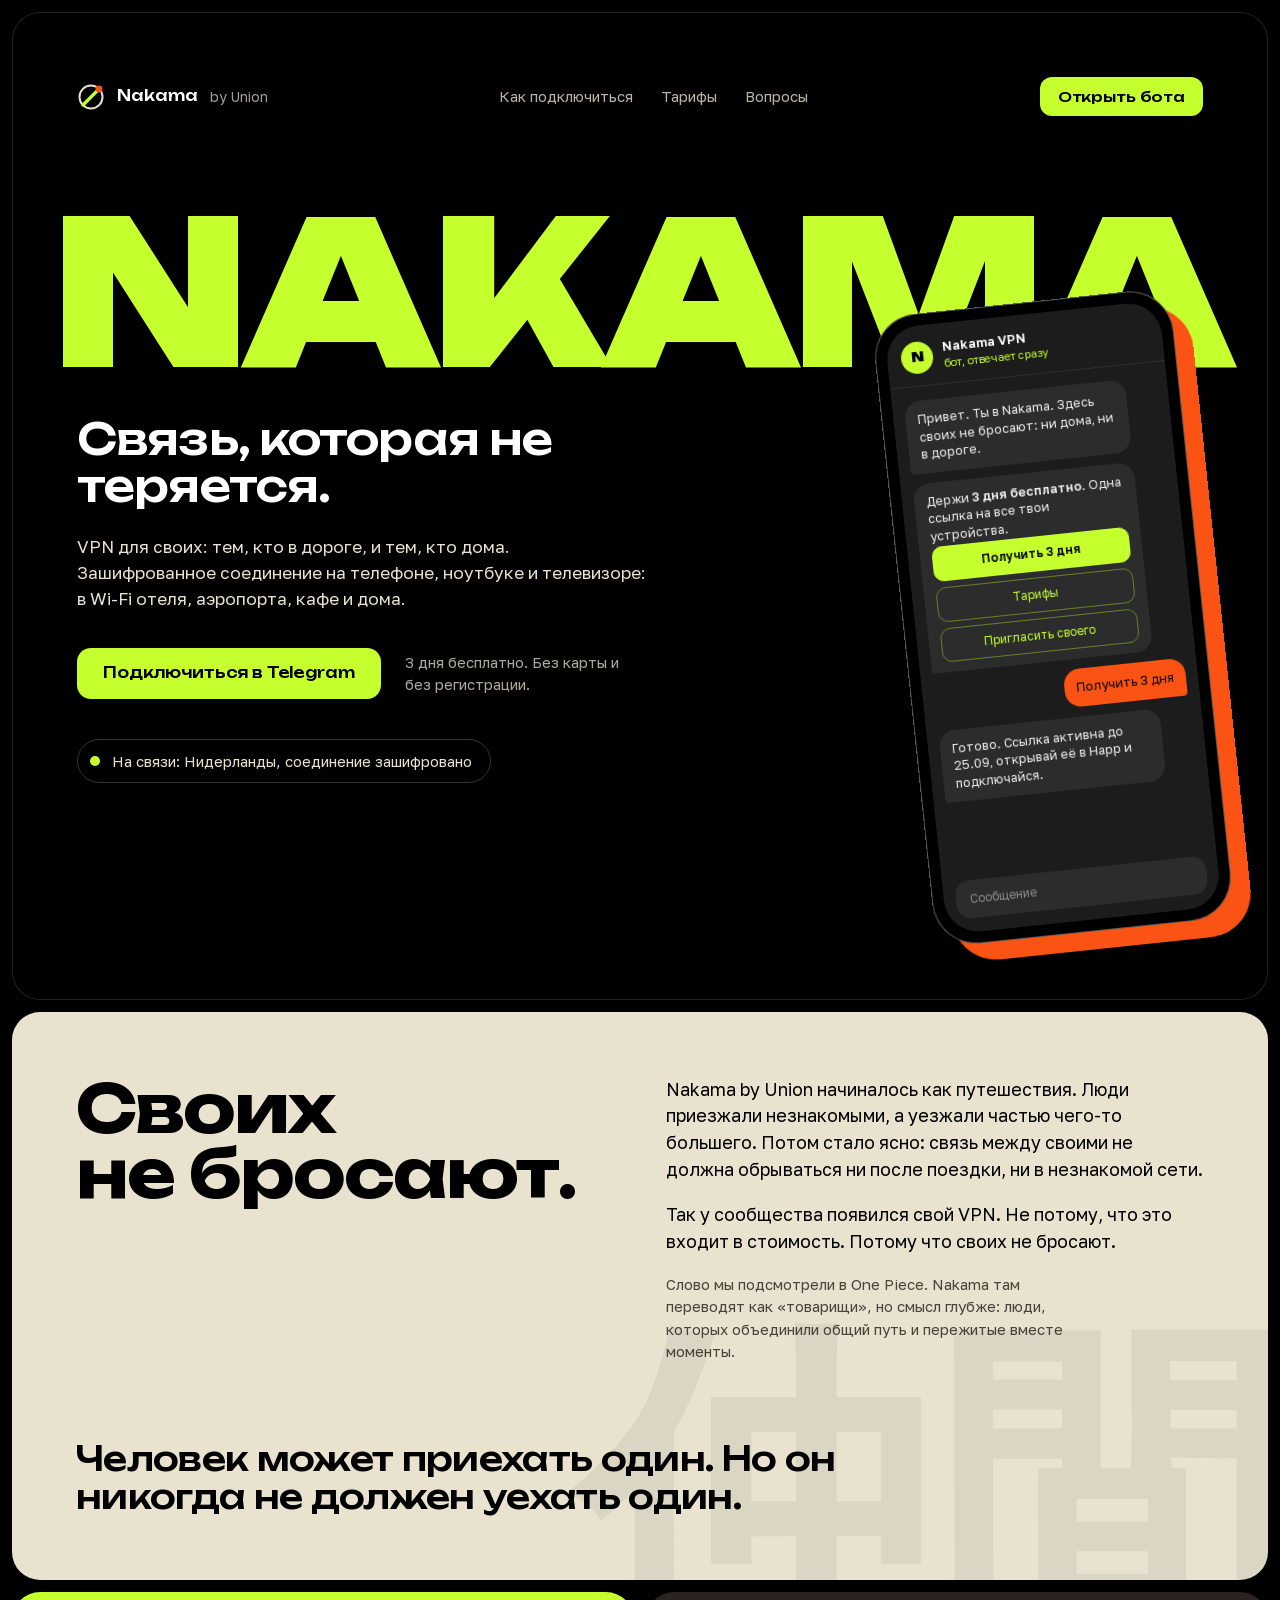
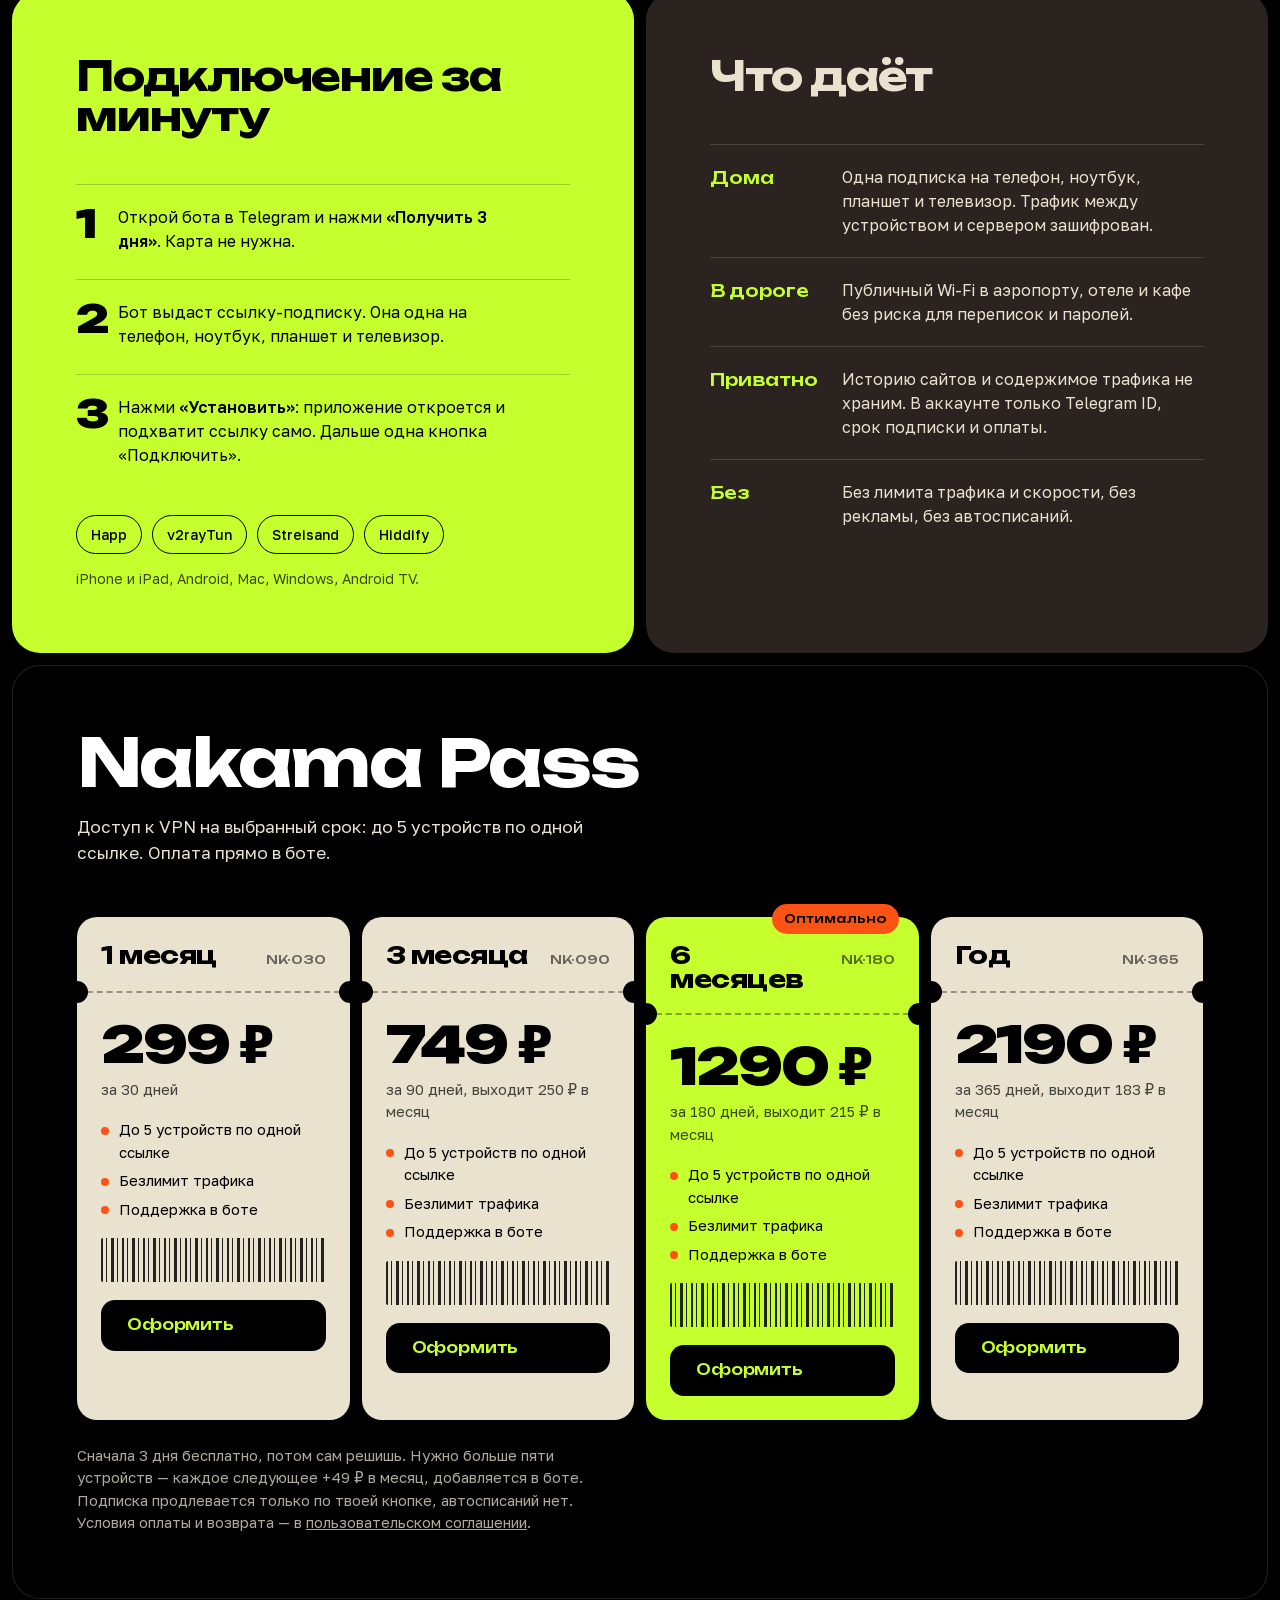
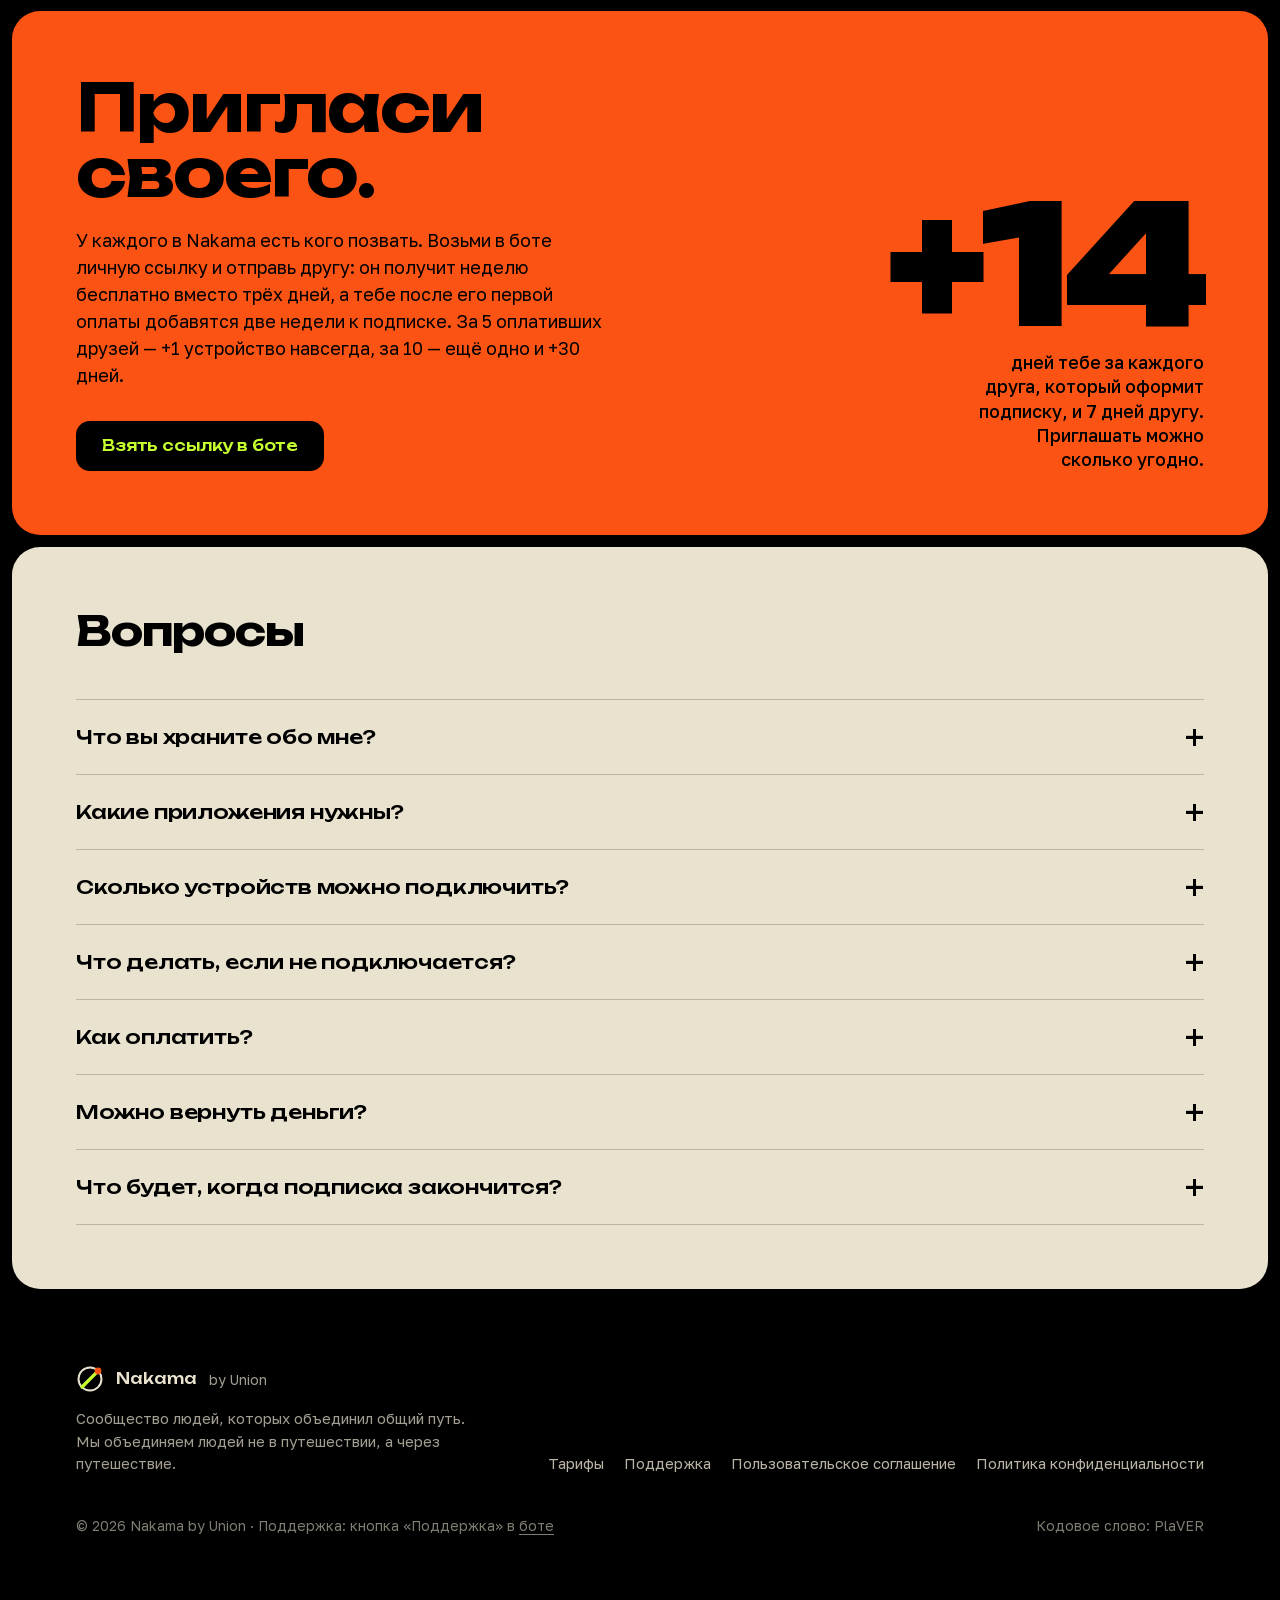
==== commit 5b244eed: "Extra devices for 49 RUB a month, device counting, bonuses for 5 and 10 friends Co-Authored-By: Clau" ====
--- a/index.html
+++ b/index.html
@@ -239,7 +239,7 @@
           </div>
         </article>
       </div>
-      <p class="tickets__note">Сначала 3 дня бесплатно, потом сам решишь. Подписка продлевается только по твоей кнопке, автосписаний нет. Условия оплаты и возврата — в <a href="terms/">пользовательском соглашении</a>.</p>
+      <p class="tickets__note">Сначала 3 дня бесплатно, потом сам решишь. Нужно больше пяти устройств — каждое следующее +49 ₽ в месяц, добавляется в боте. Подписка продлевается только по твоей кнопке, автосписаний нет. Условия оплаты и возврата — в <a href="terms/">пользовательском соглашении</a>.</p>
     </section>
 
     <!-- Пригласи своего -->
@@ -247,7 +247,7 @@
       <div class="ref">
         <div>
           <h2 class="h2" id="invite-h">Пригласи своего.</h2>
-          <p class="ref__text">У каждого в Nakama есть кого позвать. Возьми в боте личную ссылку и отправь другу: он получит неделю бесплатно вместо трёх дней, а тебе после его первой оплаты добавятся две недели к подписке.</p>
+          <p class="ref__text">У каждого в Nakama есть кого позвать. Возьми в боте личную ссылку и отправь другу: он получит неделю бесплатно вместо трёх дней, а тебе после его первой оплаты добавятся две недели к подписке. За 5 оплативших друзей — +1 устройство навсегда, за 10 — ещё одно и +30 дней.</p>
           <a class="btn btn--black" href="https://t.me/Nakamavpn_bot?start=site_invite">Взять ссылку в боте</a>
         </div>
         <div class="ref__big">+14
@@ -270,7 +270,7 @@
         </details>
         <details>
           <summary>Сколько устройств можно подключить?</summary>
-          <p>До пяти одновременно: телефон, ноутбук, планшет, телевизор. Ссылка одна, добавляешь её в приложение на каждом устройстве.</p>
+          <p>До пяти одновременно: телефон, ноутбук, планшет, телевизор. Ссылка одна, добавляешь её в приложение на каждом устройстве. Нужно больше — добавь в боте, каждое следующее +49 ₽ в месяц. Сменил телефон — удали старый в разделе «Устройства».</p>
         </details>
         <details>
           <summary>Что делать, если не подключается?</summary>
